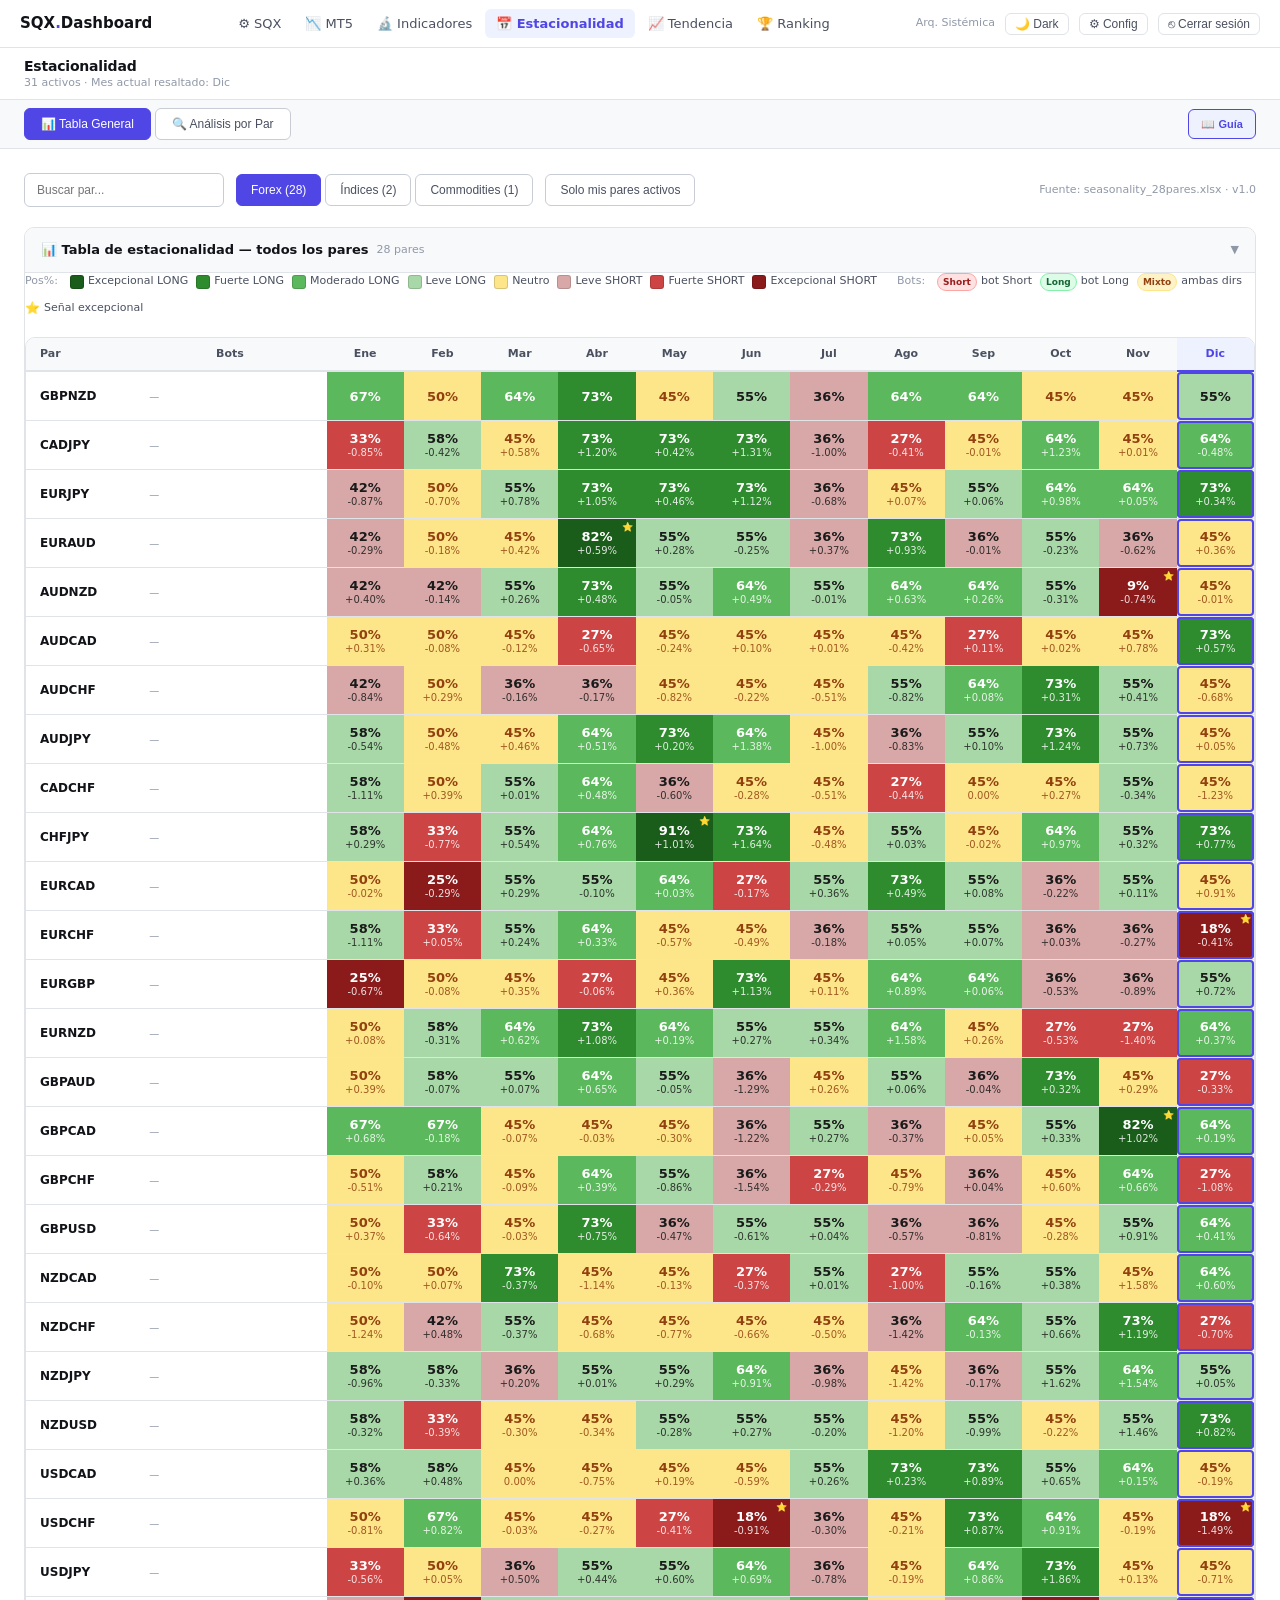
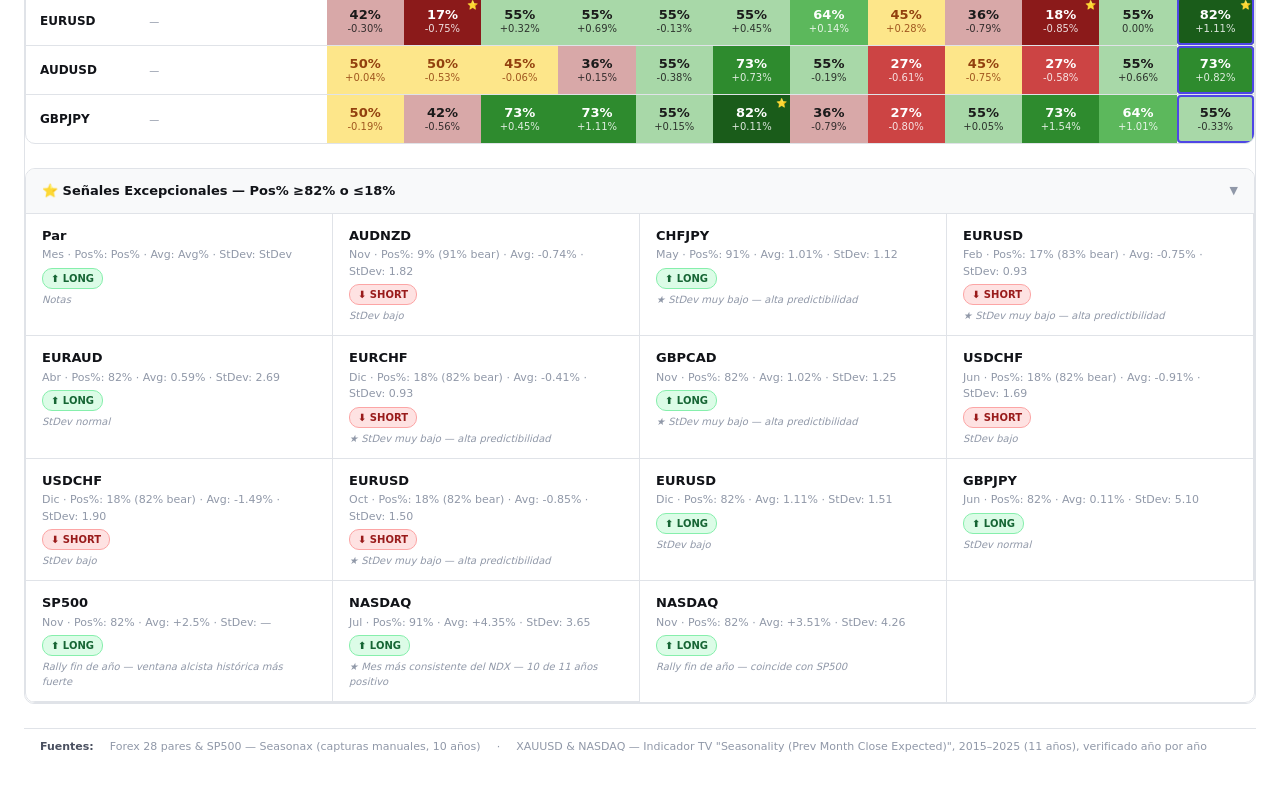
==== estacionalidad.html @ a2719464 "estacionalidad: mueve botón Guía al toolbar principal siempre visible" ====
<!DOCTYPE html>
<html lang="es">
<head>
<meta charset="UTF-8">
<meta name="viewport" content="width=device-width, initial-scale=1.0">
<title>Estacionalidad — SQX Dashboard</title>
<script src="supabase.js"></script>
<script src="sidebar.js"></script>
<script src="config.js"></script>
<style>
  :root {
    --bg:#ffffff;--bg2:#f8f9fa;--bg3:#f1f3f5;--border:#e0e3e8;--border2:#c8cdd5;
    --text:#111318;--text2:#4a5060;--text3:#9098a8;
    --green:#1a7f4b;--green-bg:#eaf7f0;--green-border:#b2dfc8;
    --red:#b91c1c;--red-bg:#fef2f2;--red-border:#fcc;
    --accent:#4f46e5;--accent-light:#eef2ff;
    --radius:6px;--radius-lg:10px;
  }
  * { box-sizing:border-box; margin:0; padding:0; }
  body { background:var(--bg); color:var(--text); font-family:'Segoe UI',system-ui,-apple-system,sans-serif; font-size:13px; line-height:1.5; min-height:100vh; }

  /* ── SIDEBAR ── */
  .sidebar{width:fit-content;height:100vh;background:var(--bg);border-right:1px solid var(--border);position:fixed;left:0;top:0;display:flex;flex-direction:column;z-index:200;overflow:hidden}
  .sidebar-logo{padding:1.25rem 1.25rem 1rem;border-bottom:1px solid var(--border);display:flex;align-items:flex-start;justify-content:space-between}
  .sidebar-logo-text{flex:1;min-width:0}
  .sidebar-toggle{flex-shrink:0;width:26px;height:26px;padding:0;border-radius:6px;border:1px solid var(--border);background:var(--bg2);color:var(--text3);font-size:10px;cursor:pointer;display:flex;align-items:center;justify-content:center;transition:all 0.12s;margin-left:8px;margin-top:2px;font-family:inherit}
  .sidebar-toggle:hover{background:var(--bg3);color:var(--text)}
  .nav-section-lbl{font-size:10px;font-weight:700;color:var(--text3);text-transform:uppercase;letter-spacing:1px;padding:1rem 1rem 0.4rem;display:block;white-space:nowrap}
  .nav-item{display:flex;align-items:center;gap:9px;padding:8px 12px;margin:1px 8px;border-radius:6px;font-size:13px;color:var(--text2);cursor:pointer;border:none;background:transparent;width:calc(100% - 16px);text-align:left;text-decoration:none;transition:all 0.12s;font-family:inherit;font-weight:500;white-space:nowrap}
  .nav-item:hover{background:var(--bg3);color:var(--text)}
  .nav-item.active{background:var(--accent-light);color:var(--accent);font-weight:600}
  .sidebar-footer{padding:1rem;border-top:1px solid var(--border);margin-top:auto}
  .sidebar.collapsed .nl{display:none}
  .sidebar.collapsed .nav-section-lbl{opacity:0;height:0;padding:0;overflow:hidden}
  .sidebar.collapsed .sidebar-logo-text{display:none}
  .sidebar.collapsed .sidebar-logo{justify-content:center;padding:1rem 0;min-width:52px}
  .sidebar.collapsed .sidebar-footer{display:none}
  .sidebar.collapsed .nav-item{justify-content:center;padding:8px 0;margin:1px 4px;width:calc(100% - 8px)}
  .topbar,.page-wrap{transition:margin-left 0.25s ease}
  /* TOPBAR */
  .topbar { background:var(--bg); border-bottom:1px solid var(--border); padding:0 1.5rem; height:52px; display:flex; align-items:center; justify-content:space-between; position:sticky; top:0; z-index:100; }
  .topbar-title{display:flex;flex-direction:column;justify-content:center;gap:1px}
  .topbar-page-name{font-size:14px;font-weight:700;color:var(--text);line-height:1.2;letter-spacing:-0.2px}
  .topbar-page-sub{font-size:11px;color:var(--text3);line-height:1.2}
  .logo { font-size:16px; font-weight:700; letter-spacing:-0.3px; color:var(--text); }
  .logo span { color:var(--accent); }
  .module-tag { font-size:11px; background:var(--accent-light); color:var(--accent); padding:3px 10px; border-radius:20px; border:1px solid #c7d2fe; font-weight:600; margin-left:10px; }
  .topbar-right { display:flex; gap:8px; align-items:center; }
  .t-btn { height:32px; padding:0 14px; border-radius:var(--radius); font-size:12px; font-weight:500; cursor:pointer; border:1px solid var(--border2); background:var(--bg); color:var(--text2); transition:all 0.12s; text-decoration:none; display:flex; align-items:center; }
  .t-btn:hover { background:var(--bg2); }
  .t-btn.active { background:var(--accent); color:#fff; border-color:var(--accent); }

  /* LAYOUT */
  .page-wrap { padding:24px 24px; }

  /* HEADER SECTION */
  .page-header { display:flex; align-items:center; justify-content:space-between; margin-bottom:20px; flex-wrap:wrap; gap:12px; }
  .page-title { font-size:20px; font-weight:700; }
  .page-subtitle { font-size:12px; color:var(--text3); margin-top:2px; }

  /* CONTROLS */
  .controls-row { display:flex; align-items:center; gap:12px; flex-wrap:wrap; margin-bottom:20px; }
  .search-box { height:34px; padding:0 12px; border:1px solid var(--border2); border-radius:var(--radius); font-size:12px; width:200px; outline:none; }
  .search-box:focus { border-color:var(--accent); }
  .asset-tabs { display:flex; gap:4px; }
  .asset-tab { height:32px; padding:0 14px; border-radius:var(--radius); font-size:12px; font-weight:500; cursor:pointer; border:1px solid var(--border2); background:var(--bg); color:var(--text2); transition:all 0.12s; }
  .asset-tab.active { background:var(--accent); color:#fff; border-color:var(--accent); }
  .asset-tab:hover:not(.active) { background:var(--bg2); }
  .filter-bots-btn { height:32px; padding:0 14px; border-radius:var(--radius); font-size:12px; font-weight:500; cursor:pointer; border:1px solid var(--border2); background:var(--bg); color:var(--text2); transition:all 0.12s; }
  .filter-bots-btn.active { background:#0f766e; color:#fff; border-color:#0f766e; }
  .filter-bots-btn:hover:not(.active) { background:var(--bg2); }
  .meta-info { font-size:11px; color:var(--text3); margin-left:auto; }

  /* LEGEND */
  .legend { display:flex; gap:8px; flex-wrap:wrap; margin-bottom:20px; align-items:center; }
  .legend-label { font-size:11px; color:var(--text3); font-weight:500; margin-right:4px; }
  .legend-item { display:flex; align-items:center; gap:4px; font-size:11px; }
  .legend-swatch { width:14px; height:14px; border-radius:3px; flex-shrink:0; }

  /* TABLE */
  .table-wrap { overflow-x:auto; border:1px solid var(--border); border-radius:var(--radius-lg); }
  table { width:100%; border-collapse:collapse; min-width:900px; }
  thead th { position:sticky; top:0; background:var(--bg2); z-index:10; }

  th { padding:8px 10px; text-align:center; font-size:11px; font-weight:600; color:var(--text2); border-bottom:2px solid var(--border); white-space:nowrap; }
  th.col-pair { text-align:left; min-width:100px; padding-left:14px; }
  th.col-bots { min-width:180px; }
  th.col-month { min-width:72px; }
  th.col-month.current-month { background:#eef2ff; color:var(--accent); border-bottom:2px solid var(--accent); }

  td { padding:0; border-bottom:1px solid var(--border); vertical-align:middle; }
  td.col-pair { padding:0 10px 0 14px; font-weight:600; font-size:12px; white-space:nowrap; height:48px; }
  td.col-bots { text-align:left; padding:4px 8px; }
  td.col-month { text-align:center; vertical-align:middle; }

  .cell-inner { padding:5px 4px; display:flex; flex-direction:column; align-items:center; justify-content:center; min-height:48px; position:relative; }
  .cell-pos { font-size:13px; font-weight:700; line-height:1; }
  .cell-avg { font-size:10px; line-height:1; margin-top:3px; opacity:0.85; }
  .cell-star { position:absolute; top:2px; right:3px; font-size:9px; }

  tr:hover td { filter:brightness(0.94); }
  tr:last-child td { border-bottom:none; }

  /* BOT INDICATORS */
  .bot-dir { font-size:9px; padding:1px 5px; border-radius:10px; font-weight:700; white-space:nowrap; line-height:1.6; flex-shrink:0; }
  .bot-dir.short { background:#fee2e2; color:#991b1b; border:1px solid #fca5a5; }
  .bot-dir.long  { background:#dcfce7; color:#166534; border:1px solid #86efac; }
  .bot-dir.mixed { background:#fef3c7; color:#92400e; border:1px solid #fde68a; }
  /* Compact summary row */
  .bot-summary { display:flex; align-items:center; gap:5px; cursor:pointer; padding:5px 8px; border-radius:var(--radius); flex-wrap:wrap; }
  .bot-summary:hover { background:var(--bg2); }
  .bot-expand-chev { font-size:10px; color:var(--text3); margin-left:auto; flex-shrink:0; transition:transform 0.15s; }
  .bot-expand-chev.open { transform:rotate(180deg); }
  /* Expanded list */
  .bot-list-detail { display:none; flex-direction:column; gap:3px; padding:4px 8px 8px; border-top:1px solid var(--border); margin-top:2px; }
  .bot-list-detail.open { display:flex; }
  .bot-row { display:flex; align-items:center; gap:5px; cursor:pointer; width:100%; padding:2px 0; }
  .bot-row:hover .bot-name { text-decoration:underline; }
  .bot-name { font-size:10px; color:var(--text2); white-space:nowrap; overflow:hidden; text-overflow:ellipsis; max-width:120px; }
  .bot-tf   { font-size:9px; color:var(--text3); flex-shrink:0; }
  tr.has-bots td.col-pair { border-left:3px solid var(--accent); }

  /* ALIGNMENT INDICATORS */
  .align-icon { font-size:14px; }

  /* EMPTY ASSET CLASS */
  .empty-section { padding:40px; text-align:center; color:var(--text3); }
  .empty-section h3 { font-size:16px; margin-bottom:8px; color:var(--text2); }
  .empty-section p { font-size:13px; }

  /* EXCEPTIONAL PANEL */
  .exceptional-panel { margin-top:24px; border:1px solid var(--border); border-radius:var(--radius-lg); overflow:hidden; }
  .exceptional-header { padding:12px 16px; background:var(--bg2); border-bottom:1px solid var(--border); font-weight:600; font-size:13px; display:flex; align-items:center; gap:8px; cursor:pointer; user-select:none; }
  .exceptional-header:hover { background:var(--bg3); }
  .exc-chevron { margin-left:auto; font-size:11px; color:var(--text3); transition:transform 0.2s; }
  .exceptional-panel.collapsed .exc-chevron { transform:rotate(-90deg); }
  .exceptional-panel.collapsed .exceptional-grid { display:none; }
  .exceptional-panel.collapsed .exceptional-header { border-bottom:none; }
  .exceptional-grid { display:grid; grid-template-columns:repeat(auto-fill,minmax(260px,1fr)); gap:0; }
  .exc-item { padding:12px 16px; border-bottom:1px solid var(--border); border-right:1px solid var(--border); }
  .exc-item:last-child { border-bottom:none; }
  .exc-pair { font-weight:700; font-size:13px; }
  .exc-meta { font-size:11px; color:var(--text3); margin-top:2px; }
  .exc-badge { display:inline-block; padding:2px 8px; border-radius:10px; font-size:10px; font-weight:700; margin-top:4px; }
  .exc-badge.long  { background:#dcfce7; color:#166534; border:1px solid #86efac; }
  .exc-badge.short { background:#fee2e2; color:#991b1b; border:1px solid #fca5a5; }
  .exc-notes { font-size:10px; color:var(--text3); margin-top:3px; font-style:italic; }

  /* MONTH HIGHLIGHT */
  td.col-month.current-month .cell-inner { box-shadow:inset 0 0 0 2px var(--accent); border-radius:4px; }

  /* RESPONSIVE */
  @media(max-width:768px) { .page-wrap { padding:16px; } .controls-row { gap:8px; } }

  /* NO BOTS FOUND */
  .no-data { padding:48px; text-align:center; color:var(--text3); font-size:13px; }
  /* SEASON PANEL */
  .season-panel { border:1px solid var(--border); border-radius:var(--radius-lg); overflow:hidden; margin-bottom:20px; }
  .season-header { padding:12px 16px; background:var(--bg2); border-bottom:1px solid var(--border); font-weight:600; font-size:13px; display:flex; align-items:center; gap:8px; cursor:pointer; user-select:none; }
  .season-header:hover { background:var(--bg3); }
  .season-chevron { margin-left:auto; font-size:11px; color:var(--text3); transition:transform 0.2s; }
  .season-panel.collapsed .season-chevron { transform:rotate(-90deg); }
  .season-panel.collapsed .season-body { display:none; }
  .season-panel.collapsed .season-header { border-bottom:none; }
  #season-pair-count { font-size:11px; font-weight:400; color:var(--text3); }
  /* GUIDE PANELS */
  .guide-panel { margin-top:16px; border:1px solid var(--border); border-radius:var(--radius-lg); overflow:hidden; }
  .guide-header { padding:12px 16px; background:var(--bg2); border-bottom:1px solid var(--border); font-weight:600; font-size:13px; display:flex; align-items:center; gap:8px; cursor:pointer; user-select:none; }
  .guide-header:hover { background:var(--bg3); }
  .guide-chevron { margin-left:auto; font-size:11px; color:var(--text3); transition:transform 0.2s; }
  .guide-panel.collapsed .guide-chevron { transform:rotate(-90deg); }
  .guide-panel.collapsed .guide-body { display:none; }
  .guide-panel.collapsed .guide-header { border-bottom:none; }
  .guide-body { padding:14px 16px; }
  .guide-table { width:100%; border-collapse:collapse; font-size:12px; }
  .guide-table th { text-align:left; padding:6px 10px; font-size:11px; font-weight:600; color:var(--text2); border-bottom:2px solid var(--border); }
  .guide-table td { padding:7px 10px; border-bottom:1px solid var(--border); vertical-align:middle; }
  .guide-table tr:last-child td { border-bottom:none; }
  .guide-grid { display:grid; grid-template-columns:1fr 1fr; gap:8px; }
  .guide-item { display:flex; align-items:flex-start; gap:8px; padding:10px; border-radius:var(--radius); border:1px solid var(--border); }
  .guide-badges { display:flex; gap:3px; flex-direction:column; flex-shrink:0; }
  .guide-badge { display:inline-block; padding:2px 7px; border-radius:10px; font-size:10px; font-weight:600; white-space:nowrap; }
  .guide-badge.long { background:#dcfce7; color:#166534; border:1px solid #86efac; }
  .guide-badge.short { background:#fee2e2; color:#991b1b; border:1px solid #fca5a5; }
  .guide-item-title { font-size:11px; font-weight:600; color:var(--text); margin-bottom:2px; }
  .guide-item-desc { font-size:11px; color:var(--text2); line-height:1.4; }
  .guide-cols { display:grid; grid-template-columns:1fr 1.6fr; gap:0; }
  .guide-cols > div:first-child { padding:0 20px 0 0; border-right:1px solid var(--border); }
  .guide-cols > div:last-child { padding:0 0 0 20px; }
  .guide-col-title { font-size:11px; font-weight:600; color:var(--text2); margin-bottom:10px; }
  .guide-item-example { font-size:10px; font-style:italic; margin-top:3px; }
  @media (max-width:700px) { .guide-cols { grid-template-columns:1fr; } .guide-cols > div:first-child { border-right:none; border-bottom:1px solid var(--border); padding:0 0 16px; } .guide-cols > div:last-child { padding:16px 0 0; } }

  /* INNER TABS */
  .inner-tabs { display:flex; gap:4px; padding:8px 24px; border-bottom:1px solid var(--border); background:var(--bg2); }
  .inner-tab { height:32px; padding:0 16px; border-radius:var(--radius); font-size:12px; font-weight:500; cursor:pointer; border:1px solid var(--border2); background:var(--bg); color:var(--text2); transition:all 0.12s; }
  .inner-tab.active { background:var(--accent); color:#fff; border-color:var(--accent); }
  .inner-tab:hover:not(.active) { background:var(--bg3); }
  /* PAR×PAR */
  .par-selector-row { display:flex; align-items:center; gap:10px; padding:10px 0 8px; }
  .par-label { font-size:12px; font-weight:600; color:var(--text2); }
  #par-select { height:34px; padding:0 10px; border:1px solid var(--border2); border-radius:var(--radius); font-size:12px; font-weight:600; color:var(--text); background:var(--bg); cursor:pointer; }
  .par-bloque { border:1px solid var(--border); border-radius:var(--radius-lg); padding:10px 16px 14px; margin-bottom:12px; overflow-x:auto; }
  .par-bloque-title { font-size:11px; font-weight:700; color:var(--text2); margin-bottom:12px; text-transform:uppercase; letter-spacing:0.5px; }
  .exc-card { display:inline-flex; align-items:center; gap:8px; padding:8px 14px; border:1px solid var(--border); border-radius:var(--radius); background:var(--bg2); font-size:11px; }
  .exc-trans { font-weight:700; color:var(--text); }
  .exc-val { color:var(--text2); }
  .exc-cat { font-size:11px; color:var(--text3); }
  #svg-tooltip { position:fixed; background:#1e293b; color:#f8fafc; padding:6px 10px; border-radius:6px; font-size:11px; pointer-events:none; display:none; z-index:999; line-height:1.6; white-space:nowrap; }
  /* SUB-TABS PAR×PAR */
  .sub-tabs { display:flex; gap:4px; margin:16px 0 12px; flex-wrap:wrap; }
  .sub-tab { height:30px; padding:0 14px; border-radius:var(--radius); font-size:12px; font-weight:500; cursor:pointer; border:1px solid var(--border2); background:var(--bg); color:var(--text2); transition:all 0.12s; }
  .sub-tab.active { background:var(--accent); color:#fff; border-color:var(--accent); }
  .sub-tab:hover:not(.active) { background:var(--bg3); }
  .par-panel { }
  /* LIVE PANELS — paneles B-E */
  .live-tbl { width:100%; border-collapse:collapse; font-size:12px; }
  .live-tbl th { padding:7px 10px; background:var(--bg2); font-size:11px; font-weight:600; color:var(--text2); border-bottom:2px solid var(--border); white-space:nowrap; position:sticky; top:0; z-index:1; }
  .live-tbl td { padding:6px 10px; border-bottom:1px solid var(--border); vertical-align:middle; }
  .live-tbl tr:last-child td { border-bottom:none; }
  .badge { display:inline-block; padding:1px 6px; border-radius:10px; font-size:10px; font-weight:700; white-space:nowrap; }
  .badge.long  { background:#dcfce7; color:#166534; border:1px solid #86efac; }
  .badge.short { background:#fee2e2; color:#991b1b; border:1px solid #fca5a5; }
  .badge.mixed { background:#fef3c7; color:#92400e; border:1px solid #fde68a; }
  .badge.yes { background:#dcfce7; color:#166534; }
  .badge.no  { background:#fee2e2; color:#991b1b; }
  .badge.mix { background:var(--bg3); color:var(--text3); }
  .pos { color:var(--green); font-weight:600; }
  .neg { color:var(--red); font-weight:600; }
  .ca-win  { background:#dcfce7; }
  .ca-lose { background:#fee2e2; }
  .cc-win  { background:#f0fdf4; }
  .cc-lose { background:#fff1f2; }
  .score-grid  { display:flex; flex-direction:column; gap:0; }
  .score-row   { display:flex; align-items:center; gap:12px; padding:8px 0; border-bottom:1px solid var(--border); }
  .score-row:last-child { border-bottom:none; }
  .score-name  { min-width:180px; font-size:12px; font-weight:600; color:var(--text); }
  .score-bar-wrap { flex:1; }
  .score-bar   { height:18px; border-radius:3px; min-width:4px; display:flex; align-items:center; padding:0 6px; font-size:10px; font-weight:700; color:#fff; }
  .score-bar.pos { background:var(--green); }
  .score-bar.neg { background:var(--red); }
  .score-detail { font-size:10px; color:var(--text3); margin-top:3px; }
  .score-val   { min-width:80px; text-align:right; font-size:12px; font-weight:700; }
  .legend-row  { display:flex; gap:16px; flex-wrap:wrap; padding:10px 16px; border-top:1px solid var(--border); font-size:11px; color:var(--text2); align-items:center; }
  .lbox        { width:12px; height:12px; border-radius:2px; flex-shrink:0; }
</style>
</head>
<body>

<!-- TOPBAR -->
<div class="topbar">
  <div class="topbar-title">
    <div class="topbar-page-name">Estacionalidad</div>
    <div class="topbar-page-sub" id="subtitle-meta">Análisis estacional por par y activo <span style="font-size:11px;color:var(--text3)">· Datos al 11 jun 2026 · Junio en curso (día 11)</span></div>
  </div>
  <div class="topbar-right">
    <span style="font-size:11px;color:var(--text3)" id="season-info"></span>
  </div>
</div>

<div class="inner-tabs" style="align-items:center">
  <button class="inner-tab active" onclick="switchInnerTab('general')">📊 Tabla General</button>
  <button class="inner-tab" onclick="switchInnerTab('parxpar')">🔍 Análisis por Par</button>
  <div id="par-select-wrapper" style="display:none;align-items:center;gap:6px;margin-left:8px">
    <label class="par-label" style="font-size:11px;font-weight:600;color:var(--text2)">SYMBOL:</label>
    <select id="par-select" onchange="loadPar(this.value)" style="height:30px;padding:0 8px;border:1px solid var(--border2);border-radius:var(--radius);font-size:12px;font-weight:600;color:var(--text);background:var(--bg);cursor:pointer"></select>
  </div>
  <button onclick="openGuia()" style="margin-left:auto;border:1px solid var(--accent);color:var(--accent);background:var(--accent-light);height:30px;font-size:11px;border-radius:6px;padding:0 12px;cursor:pointer;font-weight:600;white-space:nowrap">📖 Guía</button>
</div>

<!-- PAGE -->
<div class="page-wrap">
<div id="tab-general">

  <!-- CONTROLS -->
  <div class="controls-row">
    <input type="text" class="search-box" id="search-input" placeholder="Buscar par..." oninput="applyFilters()">
    <div class="asset-tabs">
      <button class="asset-tab active" id="tab-forex" onclick="switchTab('forex')">Forex <span id="cnt-forex"></span></button>
      <button class="asset-tab" id="tab-indices" onclick="switchTab('indices')">Índices <span id="cnt-indices"></span></button>
      <button class="asset-tab" id="tab-commodities" onclick="switchTab('commodities')">Commodities <span id="cnt-commodities"></span></button>
    </div>
    <button class="filter-bots-btn" id="btn-filter-bots" onclick="toggleBotsFilter()">Solo mis pares activos</button>
    <div class="meta-info" id="meta-info"></div>
  </div>

  <!-- SEASON PANEL -->
  <div class="season-panel" id="season-panel">
    <div class="season-header" onclick="toggleSeasonPanel()">
      📊 Tabla de estacionalidad — todos los pares
      <span id="season-pair-count"></span>
      <span class="season-chevron" id="season-chevron">▼</span>
    </div>
    <div class="season-body" id="season-body">
      <!-- LEGEND -->
      <div class="legend" id="legend-container"></div>

      <!-- TABLE -->
      <div class="table-wrap" id="table-container">
        <div class="no-data">Cargando datos de estacionalidad...</div>
      </div>

      <!-- EXCEPTIONAL PANEL -->
      <div class="exceptional-panel" id="exceptional-panel" style="display:none">
        <div class="exceptional-header" onclick="toggleExceptional()">
          ⭐ Señales Excepcionales — Pos% ≥82% o ≤18%
          <span class="exc-chevron" id="exc-chevron">▼</span>
        </div>
        <div class="exceptional-grid" id="exceptional-grid"></div>
      </div>
    </div>
  </div>

  <!-- GUIA MODAL -->
  <div id="guia-modal" style="display:none;position:fixed;inset:0;z-index:1000;background:rgba(0,0,0,0.45);align-items:center;justify-content:center" onclick="if(event.target===this)closeGuia()">
    <div style="background:var(--bg);border-radius:12px;max-width:900px;width:94%;max-height:85vh;overflow-y:auto;padding:28px;position:relative">
      <button onclick="closeGuia()" style="position:absolute;top:12px;right:14px;background:none;border:none;font-size:20px;cursor:pointer;color:var(--text2);line-height:1" title="Cerrar">×</button>
      <div style="font-weight:700;font-size:15px;margin-bottom:18px;color:var(--text)">📖 Guía de lectura — High/Close &gt; prev · Pos% y Avg%</div>
      <div class="guide-cols">
        <!-- Columna izquierda: tabla High/Close -->
        <div>
          <div class="guide-col-title">¿El mes superó al anterior?</div>
          <table class="guide-table">
            <thead>
              <tr>
                <th>Situación</th>
                <th>High &gt; prev</th>
                <th>Close &gt; prev</th>
                <th>Qué significa</th>
              </tr>
            </thead>
            <tbody>
              <tr>
                <td>✅ ✅</td>
                <td>Sí</td>
                <td>Sí</td>
                <td>Mes alcista claro — subió y sostuvo</td>
              </tr>
              <tr>
                <td>✅ ❌</td>
                <td>Sí</td>
                <td>No</td>
                <td>Subió pero no lo sostuvo — mecha larga, rechazo</td>
              </tr>
              <tr>
                <td>❌ ✅</td>
                <td>No</td>
                <td>Sí</td>
                <td>No hizo nuevos máximos pero cerró fuerte desde abajo</td>
              </tr>
              <tr>
                <td>❌ ❌</td>
                <td>No</td>
                <td>No</td>
                <td>Mes bajista completo</td>
              </tr>
            </tbody>
          </table>
          <p style="font-size:11px;color:var(--text3);font-style:italic;margin:10px 0 0">El Close &gt; prev es la señal más valiosa: mide si el mercado sostuvo el movimiento hasta el último día del mes.</p>
        </div>
        <!-- Columna derecha: grid Pos%/Avg% -->
        <div>
          <div class="guide-col-title">¿Cómo leer Pos% y Avg% juntos?</div>
          <div class="guide-grid">
            <div class="guide-item">
              <div class="guide-badges">
                <span class="guide-badge long">Pos% alto</span>
                <span class="guide-badge long">Avg% alto</span>
              </div>
              <div>
                <div class="guide-item-title">Señal limpia y potente</div>
                <div class="guide-item-desc">Gana seguido y cuando gana, gana bien.</div>
                <div class="guide-item-example" style="color:#166534">▲ Long: Nov→Dic EURUSD: 82% · Avg +1.8%</div>
                <div class="guide-item-example" style="color:#991b1b">▼ Short: Jul→Ago GBPJPY: 27% · Avg -0.80%</div>
              </div>
            </div>
            <div class="guide-item">
              <div class="guide-badges">
                <span class="guide-badge long">Pos% alto</span>
                <span class="guide-badge short">Avg% bajo</span>
              </div>
              <div>
                <div class="guide-item-title">Gana seguido pero poco</div>
                <div class="guide-item-desc">Cuidado con outlier bajista que aplasta el promedio.</div>
                <div class="guide-item-example" style="color:#166534">▲ Long: Jun GBPJPY: 82% · Avg +0.11% (StDev 5.10)</div>
                <div class="guide-item-example" style="color:#991b1b">▼ Short: Ago GBPJPY: 27% · Avg -0.80% (StDev alto)</div>
              </div>
            </div>
            <div class="guide-item">
              <div class="guide-badges">
                <span class="guide-badge short">Pos% bajo</span>
                <span class="guide-badge long">Avg% alto</span>
              </div>
              <div>
                <div class="guide-item-title">Raramente gana pero pega fuerte</div>
                <div class="guide-item-desc">Alta dispersión, movimiento grande cuando acierta.</div>
                <div class="guide-item-example" style="color:#166534">▲ Long: Oct EURUSD: 18% → Avg -1.5% cuando falla, +2.3% cuando acierta</div>
                <div class="guide-item-example" style="color:#991b1b">▼ Short: Sep→Oct EURUSD: 18% · en 9 de 11 años octubre bajó</div>
              </div>
            </div>
            <div class="guide-item">
              <div class="guide-badges">
                <span class="guide-badge short">Pos% bajo</span>
                <span class="guide-badge short">Avg% bajo</span>
              </div>
              <div>
                <div class="guide-item-title">Evitar</div>
                <div class="guide-item-desc">Baja frecuencia y retorno promedio negativo. Sin ventaja histórica.</div>
                <div class="guide-item-example" style="color:#166534">▲ Long: Feb EURUSD: 17% · Avg -0.56%</div>
                <div class="guide-item-example" style="color:#991b1b">▼ Short: Ene GBPJPY: 50% · Avg -0.19% — sin ventaja direccional</div>
              </div>
            </div>
          </div>
        </div>
      </div>
      <div style="text-align:right;margin-top:20px">
        <button onclick="closeGuia()" style="background:var(--accent);color:#fff;height:34px;padding:0 20px;border:none;border-radius:6px;font-size:13px;font-weight:600;cursor:pointer">OK</button>
      </div>
    </div>
  </div>

  <!-- FOOTER FUENTES -->
  <div style="margin-top:24px;padding:10px 16px;border-top:1px solid var(--border);display:flex;flex-wrap:wrap;gap:16px;font-size:11px;color:var(--text3);">
    <span><strong style="color:var(--text2)">Fuentes:</strong></span>
    <span>Forex 28 pares &amp; SP500 — Seasonax (capturas manuales, 10 años)</span>
    <span>·</span>
    <span>XAUUSD &amp; NASDAQ — Indicador TV "Seasonality (Prev Month Close Expected)", 2015–2025 (11 años), verificado año por año</span>
  </div>

</div><!-- end tab-general -->

<div id="tab-parxpar" style="display:none">
  <div id="parxpar-content">
    <div id="bloque-mapa" class="par-bloque">
      <div class="par-bloque-title">📅 Mapa de calor mensual</div>
      <svg id="svg-mapa" viewBox="0 0 900 55" style="width:100%;height:auto;display:block"></svg>
    </div>
    <div class="sub-tabs" id="par-sub-tabs">
      <button class="sub-tab active" onclick="switchParTab('transiciones')">📊 Transiciones</button>
      <button class="sub-tab" onclick="switchParTab('live-pnl')">💰 Live P&L</button>
      <button class="sub-tab" onclick="switchParTab('equity')">📈 Equity</button>
      <button class="sub-tab" onclick="switchParTab('alineacion')">🎯 Alineación</button>
      <button class="sub-tab" onclick="switchParTab('trades')">📋 Trades</button>
    </div>
    <div id="par-panel-transiciones" class="par-panel">
      <div id="bloque-barras" class="par-bloque">
        <div class="par-bloque-title">📈 H% vs C% por transición</div>
        <svg id="svg-barras" viewBox="0 0 900 130" style="width:100%;height:auto;display:block"></svg>
      </div>
      <div id="bloque-equity" class="par-bloque">
        <div class="par-bloque-title">💹 Equity acumulada (avg mensual %)</div>
        <svg id="svg-equity" viewBox="0 0 900 200" style="width:100%;height:auto;display:block"></svg>
      </div>
      <div id="bloque-grilla" class="par-bloque">
        <div class="par-bloque-title">🗓 Grilla año × transición (Close &gt; prev)</div>
        <div id="grilla-container" style="overflow-x:auto"></div>
      </div>
      <div id="bloque-excepcionales" class="par-bloque">
        <div class="par-bloque-title">⭐ Señales excepcionales</div>
        <div id="exc-cards-container" style="display:flex;flex-wrap:wrap;gap:8px"></div>
      </div>
    </div>
    <div id="par-panel-live-pnl" class="par-panel" style="display:none">
      <div class="no-data">Seleccioná esta pestaña para cargar datos live</div>
    </div>
    <div id="par-panel-equity" class="par-panel" style="display:none">
      <div class="no-data">Seleccioná esta pestaña para cargar datos live</div>
    </div>
    <div id="par-panel-alineacion" class="par-panel" style="display:none">
      <div class="no-data">Seleccioná esta pestaña para cargar datos live</div>
    </div>
    <div id="par-panel-trades" class="par-panel" style="display:none">
      <div class="no-data">Seleccioná esta pestaña para cargar datos live</div>
    </div>
  </div>
</div>

</div><!-- end page-wrap -->

<div id="svg-tooltip"></div>

<script>
// ── CONFIG ──
const SEASONALITY_URL = 'seasonality_data.json';
const DASHBOARD_URL   = 'db_data.json';
const MONTHS_ES = ['Ene','Feb','Mar','Abr','May','Jun','Jul','Ago','Sep','Oct','Nov','Dic'];
const MONTHS_IDX = new Date().getMonth(); // 0-based, auto-detect current month

// ── STATE ──
let seasonData   = null;
let activeBots   = {};    // { 'AUDUSD': ['short','long'], 'GBPJPY': ['short'] }
let botMeta      = {};    // { 'AUDUSD': [{name, magic, tf, dir}] }
let currentTab   = 'forex';
let filterBots   = false;

// ── INIT ──
async function init() {
  await Promise.all([loadSeasonality(), loadDashboard()]);
  buildLegend();
  renderTable();
  renderExceptional();
  startAutoRefresh();
  initParXPar();
}

async function loadSeasonality() {
  try {
    const r = await fetch(SEASONALITY_URL + '?t=' + Date.now());
    seasonData = await r.json();
    const meta = seasonData.metadata || {};
    document.getElementById('meta-info').textContent =
      'Fuente: ' + (meta.source || '—') + ' · v' + (meta.version || '1');
  } catch(e) {
    console.error('Error cargando estacionalidad:', e);
  }
}

function _getDir(pseudo) {
  if (!pseudo) return '';
  const lf = /LongEntrySignal\s*=\s*false\s*;/i.test(pseudo);
  const sf = /ShortEntrySignal\s*=\s*false\s*;/i.test(pseudo);
  if (!lf && sf)  return 'Long';
  if (lf  && !sf) return 'Short';
  if (!lf && !sf) return 'Both';
  return '';
}

async function loadDashboard() {
  activeBots = {};
  botMeta    = {};
  let db = null;

  // 1. Intentar Supabase si hay sesión activa
  if (typeof sb !== 'undefined' && sb.isAuthenticated()) {
    try {
      db = await sb.getBots();
    } catch(e) {
      console.warn('Estacionalidad: error al cargar bots de Supabase:', e);
    }
  }

  // 2. Fallback: archivo estático bot_meta.json
  if (!db) {
    try {
      const r = await fetch('bot_meta.json?t=' + Date.now());
      db = await r.json();
    } catch(e) {
      console.warn('bot_meta.json no disponible, continuando sin bots');
      return;
    }
  }

  if (!Array.isArray(db)) return;

  const SYMBOL_MAP = {
    'USA500IDXUSD': 'SP500',
    'US500': 'SP500',
    'SPX500': 'SP500',
    'SP500': 'SP500',
    'NAS100': 'NASDAQ',
    'NASDAQ': 'NASDAQ',
    'US100': 'NASDAQ',
    'USTEC': 'NASDAQ',
    'XAUUSD': 'XAUUSD',
    'GOLD': 'XAUUSD',
  };

  db.forEach(bot => {
    if (!bot.symbol) return;
    const rawSym = bot.symbol.toUpperCase().replace(/\s/g,'');
    const sym = SYMBOL_MAP[rawSym] || rawSym.replace(/[^A-Z0-9]/g,'');

    // Leer dirección: campo 'direction' (legacy) → pseudocodigo (Supabase) → pseudocodigoData (fallback)
    let rawDir = bot.direction || _getDir(bot.pseudocodigo) || bot.pseudocodigoData?.parsed?.entradaTipo || '';
    let dir = null;
    if (/long/i.test(rawDir) && !/sell|short/i.test(rawDir)) dir = 'long';
    else if (/sell|short/i.test(rawDir) && !/long/i.test(rawDir)) dir = 'short';
    else if (/both|buy.*sell|sell.*buy/i.test(rawDir)) dir = 'mixed';

    if (!activeBots[sym]) activeBots[sym] = [];
    if (dir && !activeBots[sym].includes(dir)) activeBots[sym].push(dir);

    if (!botMeta[sym]) botMeta[sym] = [];
    botMeta[sym].push({ dir: dir || 'mixed', name: bot.name || sym, magic: bot.magic || '', tf: bot.tf || '' });
  });
}

// ── HELPERS ──
function getCategory(pos) {
  if (!seasonData) return null;
  return seasonData.categories.find(c => pos >= c.min && pos <= c.max) || null;
}

function getAlignment(pos, botDirs) {
  // Returns alignment score for each bot direction vs seasonal pos%
  const alignments = [];
  botDirs.forEach(dir => {
    if (dir === 'short') {
      if (pos <= 26)      alignments.push({ icon:'🟢🟢', label:'Excepcional' });
      else if (pos <= 35) alignments.push({ icon:'🟢',   label:'Alineado' });
      else if (pos <= 44) alignments.push({ icon:'🟡',   label:'Leve favor' });
      else if (pos <= 54) alignments.push({ icon:'⚪',   label:'Neutro' });
      else if (pos <= 63) alignments.push({ icon:'🟠',   label:'Leve contra' });
      else if (pos <= 81) alignments.push({ icon:'🔴',   label:'Contra' });
      else                alignments.push({ icon:'🔴🔴', label:'Muy contra' });
    } else if (dir === 'long') {
      if (pos >= 82)      alignments.push({ icon:'🟢🟢', label:'Excepcional' });
      else if (pos >= 73) alignments.push({ icon:'🟢',   label:'Alineado' });
      else if (pos >= 64) alignments.push({ icon:'🟡',   label:'Leve favor' });
      else if (pos >= 45) alignments.push({ icon:'⚪',   label:'Neutro' });
      else if (pos >= 36) alignments.push({ icon:'🟠',   label:'Leve contra' });
      else if (pos >= 27) alignments.push({ icon:'🔴',   label:'Contra' });
      else                alignments.push({ icon:'🔴🔴', label:'Muy contra' });
    } else {
      alignments.push({ icon:'⚪', label:'Mixto' });
    }
  });
  return alignments;
}

function isExceptional(pair, monthIdx) {
  if (!seasonData) return false;
  return seasonData.exceptional.some(e => {
    const mIdx = MONTHS_ES.indexOf(e.month);
    return e.pair === pair && mIdx === monthIdx;
  });
}

// ── LEGEND ──
function buildLegend() {
  if (!seasonData) return;
  const container = document.getElementById('legend-container');
  container.innerHTML = '<span class="legend-label">Pos%:</span>';
  seasonData.categories.forEach(c => {
    container.innerHTML += `
      <div class="legend-item">
        <div class="legend-swatch" style="background:${c.bg};border:1px solid rgba(0,0,0,0.15)"></div>
        <span style="color:var(--text2)">${c.label}</span>
      </div>`;
  });
  container.innerHTML += `
    <span class="legend-label" style="margin-left:12px">Bots:</span>
    <div class="legend-item"><span class="bot-dir short">Short</span><span style="color:var(--text2)">bot Short</span></div>
    <div class="legend-item"><span class="bot-dir long">Long</span><span style="color:var(--text2)">bot Long</span></div>
    <div class="legend-item"><span class="bot-dir mixed">Mixto</span><span style="color:var(--text2)">ambas dirs</span></div>
    <div class="legend-item"><span style="font-size:12px">⭐</span><span style="color:var(--text2)">Señal excepcional</span></div>`;
}

// ── RENDER TABLE ──
function renderTable() {
  if (!seasonData) return;

  const search     = (document.getElementById('search-input').value || '').toUpperCase().trim().replace(/[\s\/\-_]/g, '');
  const assetClass = seasonData[currentTab] || {};
  const pairs      = Object.keys(assetClass);

  // Update tab counts
  ['forex','indices','commodities'].forEach(t => {
    const el = document.getElementById('cnt-' + t);
    if (el) el.textContent = '(' + Object.keys(seasonData[t] || {}).length + ')';
  });

  // Update subtitle
  const currentMonthName = MONTHS_ES[MONTHS_IDX];
  const totalActivos = Object.keys(seasonData.forex || {}).length +
                       Object.keys(seasonData.indices || {}).length +
                       Object.keys(seasonData.commodities || {}).length;
  document.getElementById('subtitle-meta').textContent =
    `${totalActivos} activos · Mes actual resaltado: ${currentMonthName}`;

  if (pairs.length === 0) {
    document.getElementById('table-container').innerHTML =
      `<div class="empty-section">
        <h3>Sin datos para esta categoría</h3>
        <p>Los datos de estacionalidad para Índices y Commodities se agregarán cuando estén disponibles.</p>
      </div>`;
    return;
  }

  // Filter
  let filtered = pairs.filter(pair => {
    const matchSearch = !search || pair.includes(search);
    const hasBots     = !filterBots || activeBots[pair];
    return matchSearch && hasBots;
  });

  if (filtered.length === 0) {
    document.getElementById('table-container').innerHTML =
      '<div class="no-data">No hay pares que coincidan con los filtros aplicados.</div>';
    return;
  }

  // Build table
  let html = '<table><thead><tr>';
  html += '<th class="col-pair">Par</th>';
  html += '<th class="col-bots">Bots</th>';
  MONTHS_ES.forEach((m, i) => {
    const isCurrent = i === MONTHS_IDX;
    html += `<th class="col-month${isCurrent ? ' current-month' : ''}">${m}</th>`;
  });
  html += '</tr></thead><tbody>';

  filtered.forEach(pair => {
    const data  = assetClass[pair];
    const metas = botMeta[pair] || [];
    const hasBots = metas.length > 0;
    html += hasBots ? '<tr class="has-bots">' : '<tr>';

    // Pair name
    html += `<td class="col-pair">${pair}</td>`;

    // Bot indicators — compact summary + expandable list
    html += '<td class="col-bots">';
    if (metas.length === 0) {
      html += '<span style="color:var(--text3);font-size:10px;padding:5px 8px;display:block;">—</span>';
    } else {
      const cellId = 'bots-' + pair.replace(/[^A-Z0-9]/g,'');
      const longN  = metas.filter(m => m.dir === 'long').length;
      const shortN = metas.filter(m => m.dir === 'short').length;
      const mixN   = metas.filter(m => m.dir === 'mixed').length;
      let badges = '';
      if (longN)  badges += `<span class="bot-dir long">Long ×${longN}</span>`;
      if (shortN) badges += `<span class="bot-dir short">Short ×${shortN}</span>`;
      if (mixN)   badges += `<span class="bot-dir mixed">Mixto ×${mixN}</span>`;
      html += `<div class="bot-summary" onclick="toggleBotList('${cellId}')">
        ${badges}
        <span class="bot-expand-chev" id="chev-${cellId}">▾</span>
      </div>
      <div class="bot-list-detail" id="${cellId}">`;
      metas.forEach(m => {
        const dirLabel = m.dir === 'short' ? 'Short' : m.dir === 'long' ? 'Long' : 'Mixto';
        const shortName = (m.name || m.dir).replace(/^(SQX_|sqx_)/i,'');
        const url = m.magic ? `sqx.html?bot=${m.magic}` : (m.name ? `sqx.html?bot=${encodeURIComponent(m.name)}` : 'sqx.html');
        html += `<div class="bot-row" onclick="event.stopPropagation();window.open('${url}','_blank')">
          <span class="bot-dir ${m.dir}">${dirLabel}</span>
          <span class="bot-name">${shortName}</span>
          ${m.tf ? `<span class="bot-tf">${m.tf}</span>` : ''}
        </div>`;
      });
      html += '</div>';
    }
    html += '</td>';

    // Month cells
    MONTHS_ES.forEach((m, i) => {
      const pos = data.pos[i];
      const avg = data.avg[i];
      const cat = pos !== null ? getCategory(pos) : null;
      const isCurrent  = i === MONTHS_IDX;
      const isExc      = isExceptional(pair, i);

      const bg    = cat ? cat.bg   : '#1e1e1e';
      const color = cat ? cat.text : '#888';

      let avgStr = '';
      if (avg !== null && avg !== undefined) {
        avgStr = (avg > 0 ? '+' : '') + avg.toFixed(2) + '%';
      }

      html += `<td class="col-month${isCurrent ? ' current-month' : ''}">
        <div class="cell-inner" style="background:${bg};color:${color}">
          ${isExc ? '<span class="cell-star">⭐</span>' : ''}
          <span class="cell-pos">${pos !== null ? pos + '%' : '—'}</span>
          ${avgStr ? `<span class="cell-avg">${avgStr}</span>` : ''}
        </div>
      </td>`;
    });

    html += '</tr>';
  });

  html += '</tbody></table>';
  document.getElementById('table-container').innerHTML = html;
  const cnt = document.querySelectorAll('#table-container tbody tr').length;
  const el = document.getElementById('season-pair-count');
  if (el) el.textContent = cnt + ' pares';
}

// ── EXCEPTIONAL ──
function renderExceptional() {
  if (!seasonData || !seasonData.exceptional || seasonData.exceptional.length === 0) return;

  const panel = document.getElementById('exceptional-panel');
  const grid  = document.getElementById('exceptional-grid');
  panel.style.display = 'block';

  grid.innerHTML = seasonData.exceptional.map(e => {
    const isShort = e.dir.toLowerCase().includes('short');
    const badgeClass = isShort ? 'short' : 'long';
    const badgeLabel = isShort ? '⬇ SHORT' : '⬆ LONG';
    const bots = activeBots[e.pair] || [];
    const botHtml = bots.length > 0
      ? bots.map(d => `<span class="bot-dot ${d}" style="font-size:9px">${d === 'short' ? 'S' : 'L'}</span>`).join(' ')
      : '';
    return `<div class="exc-item">
      <div style="display:flex;align-items:center;gap:6px">
        <span class="exc-pair">${e.pair}</span>
        ${botHtml}
      </div>
      <div class="exc-meta">${e.month} · Pos%: ${e.pos} · Avg: ${e.avg} · StDev: ${e.stdev}</div>
      <span class="exc-badge ${badgeClass}">${badgeLabel}</span>
      ${e.notes ? `<div class="exc-notes">${e.notes}</div>` : ''}
    </div>`;
  }).join('');
}

// ── BOT LIST TOGGLE ──
function toggleBotList(id) {
  const list = document.getElementById(id);
  const chev = document.getElementById('chev-' + id);
  if (!list) return;
  const isOpen = list.classList.contains('open');
  list.classList.toggle('open', !isOpen);
  if (chev) chev.classList.toggle('open', !isOpen);
}

// ── EXCEPTIONAL TOGGLE ──
function toggleExceptional() {
  document.getElementById('exceptional-panel').classList.toggle('collapsed');
}


function toggleSeasonPanel() {
  document.getElementById('season-panel').classList.toggle('collapsed');
}

// ── FILTERS ──
function switchTab(tab) {
  currentTab = tab;
  ['forex','indices','commodities'].forEach(t => {
    document.getElementById('tab-' + t).classList.toggle('active', t === tab);
  });
  applyFilters();
}

function toggleBotsFilter() {
  filterBots = !filterBots;
  document.getElementById('btn-filter-bots').classList.toggle('active', filterBots);
  applyFilters();
}

function applyFilters() {
  renderTable();
}

// ── AUTO-REFRESH ──
function startAutoRefresh() {
  // Recarga bots cada 5 minutos para detectar cambios
  setInterval(async () => {
    await loadDashboard();
    renderTable();
    renderExceptional();
  }, 300000);

  // Escucha cambios en localStorage desde otras pestañas del dashboard
  window.addEventListener('storage', async (e) => {
    if (e.key && (e.key.includes('sqx') || e.key.includes('bot') || e.key.includes('arq'))) {
      await loadDashboard();
      renderTable();
    }
  });
}

function authLogout() {
  if (typeof sb !== 'undefined') sb.signOut();
  window.location.href = 'index.html';
}

// ── PAR×PAR ──
const PARES = ['AUDCAD','AUDCHF','AUDJPY','AUDNZD','AUDUSD',
  'CADCHF','CADJPY','CHFJPY','EURAUD','EURCAD','EURCHF',
  'EURGBP','EURJPY','EURNZD','EURUSD','GBPAUD','GBPCAD',
  'GBPCHF','GBPJPY','GBPNZD','GBPUSD','NZDCAD','NZDCHF',
  'NZDJPY','NZDUSD','USDCAD','USDCHF','USDJPY'];

function switchInnerTab(tab) {
  document.getElementById('tab-general').style.display = tab === 'general' ? 'block' : 'none';
  document.getElementById('tab-parxpar').style.display = tab === 'parxpar'  ? 'block' : 'none';
  document.querySelectorAll('.inner-tab').forEach((b,i) =>
    b.classList.toggle('active', (i===0 && tab==='general') || (i===1 && tab==='parxpar')));
  const sw = document.getElementById('par-select-wrapper');
  if (sw) sw.style.display = tab === 'parxpar' ? 'flex' : 'none';
}

function switchParTab(name) {
  const panels = ['transiciones','live-pnl','equity','alineacion','trades'];
  panels.forEach(p => {
    const el = document.getElementById('par-panel-' + p);
    if (el) el.style.display = p === name ? 'block' : 'none';
  });
  document.querySelectorAll('.sub-tab').forEach((b, i) =>
    b.classList.toggle('active', panels[i] === name));

  // Lazy load: si es panel live y no hay datos cargados aún → cargar
  if (name !== 'transiciones') {
    const sym = document.getElementById('par-select') && document.getElementById('par-select').value;
    const loaded = window._parLive && window._parLive.loaded && window._parLive.symbol === sym;
    if (sym && !loaded) {
      if (typeof sb !== 'undefined' && sb.isAuthenticated()) {
        loadParLive(sym);
      } else {
        ['live-pnl','equity','alineacion','trades'].forEach(p => {
          const el = document.getElementById('par-panel-' + p);
          if (el) el.innerHTML = '<div class="no-data">Iniciá sesión para ver datos live</div>';
        });
      }
    }
  }
}

function initParXPar() {
  const sel = document.getElementById('par-select');
  PARES.forEach(p => sel.innerHTML += `<option value="${p}">${p}</option>`);

  const svgBarras = document.getElementById('svg-barras');
  svgBarras.addEventListener('mouseover', function(e) {
    const g = e.target.closest('[data-trans]');
    if (!g) return;
    const tip = document.getElementById('svg-tooltip');
    const cat = getCategory(parseInt(g.dataset.c)) || {};
    tip.innerHTML = `<strong>${g.dataset.trans}</strong><br>H% = ${g.dataset.h}&nbsp;&nbsp;&nbsp;C% = ${g.dataset.c}` +
      (cat.label ? `<br><span style="opacity:0.75">${cat.label}</span>` : '');
    tip.style.display = 'block';
    tip.style.left = (e.clientX + 14) + 'px';
    tip.style.top  = (e.clientY + 14) + 'px';
  });
  svgBarras.addEventListener('mousemove', function(e) {
    const tip = document.getElementById('svg-tooltip');
    if (tip.style.display === 'block') {
      tip.style.left = (e.clientX + 14) + 'px';
      tip.style.top  = (e.clientY + 14) + 'px';
    }
  });
  svgBarras.addEventListener('mouseout', function(e) {
    if (!e.relatedTarget || !e.relatedTarget.closest('[data-trans]'))
      document.getElementById('svg-tooltip').style.display = 'none';
  });

  loadPar('EURUSD');
}

async function loadPar(symbol) {
  window._parLive = { loaded: false, symbol: null };
  window._parSeasonData = null;
  switchParTab('transiciones');
  try {
    const r = await fetch('sucesion/' + symbol + '.json?t=' + Date.now());
    if (!r.ok) throw new Error('HTTP ' + r.status);
    const data = await r.json();
    window._parSeasonData = data;
    renderMapa(data);
    renderBarras(data);
    renderEquity(data);
    renderGrilla(data);
    par_renderExcepcionales(data);
  } catch(e) {
    const el = document.getElementById('bloque-mapa');
    if (el) el.innerHTML = '<div class="no-data">Error cargando ' + symbol + ': ' + e.message + '</div>';
  }
}

function renderMapa(data) {
  const svg = document.getElementById('svg-mapa');
  const bots = activeBots[data.pair] || [];
  const RW = 70, RH = 36, GAP = 5;
  const startX = (900 - (12 * RW + 11 * GAP)) / 2;
  const rectTop = 9;
  let out = '';
  data.seasonality.forEach((s, i) => {
    const x = startX + i * (RW + GAP);
    const cat = getCategory(s.pos);
    const bg   = cat ? cat.bg   : '#e5e7eb';
    const fill = cat ? cat.text : '#374151';
    out += `<rect x="${x.toFixed(1)}" y="${rectTop}" width="${RW}" height="${RH}" fill="${bg}" rx="3"/>`;
    out += `<text x="${(x+RW/2).toFixed(1)}" y="${rectTop+13}" text-anchor="middle" font-size="9" fill="${fill}">${s.month}</text>`;
    out += `<text x="${(x+RW/2).toFixed(1)}" y="${rectTop+24}" text-anchor="middle" font-size="11" font-weight="bold" fill="${fill}">${s.pos}%</text>`;
    if (s.avg !== null && s.avg !== undefined) {
      const avgStr = (s.avg > 0 ? '+' : '') + s.avg.toFixed(2) + '%';
      out += `<text x="${(x+RW/2).toFixed(1)}" y="${rectTop+34}" text-anchor="middle" font-size="9" fill="${fill}" opacity="0.85">${avgStr}</text>`;
    }
    if (bots.length > 0) {
      let cx = (x + RW/2) - (bots.length - 1) * 6;
      bots.forEach(dir => {
        const fc = dir === 'long' ? '#1a7f4b' : dir === 'short' ? '#b91c1c' : '#92400e';
        out += `<circle cx="${cx.toFixed(1)}" cy="${rectTop + RH + 5}" r="3" fill="${fc}"/>`;
        cx += 12;
      });
    }
  });
  svg.innerHTML = out;
}

function renderBarras(data) {
  const svg = document.getElementById('svg-barras');
  const ML = 5, W = 900, H = 130;
  const baseY = 80;
  const maxBarH = 68;
  const availW = W - ML - 30;
  const groupW = availW / 11;
  const barW = Math.max(10, Math.floor(groupW * 0.22));
  let out = '';

  // Dashed reference lines — labels al extremo derecho para eliminar gap izquierdo
  [{ pct:73, color:'#86efac' }, { pct:50, color:'#94a3b8' }, { pct:27, color:'#fca5a5' }].forEach(d => {
    const y = baseY - maxBarH * d.pct / 100;
    out += `<line x1="${ML}" y1="${y.toFixed(1)}" x2="${W-28}" y2="${y.toFixed(1)}" stroke="${d.color}" stroke-width="1" stroke-dasharray="4,3"/>`;
    out += `<text x="${W-25}" y="${(y+4).toFixed(1)}" text-anchor="start" font-size="10" fill="${d.color}">${d.pct}%</text>`;
  });

  // Baseline
  out += `<line x1="${ML}" y1="${baseY}" x2="${W-20}" y2="${baseY}" stroke="var(--border2)" stroke-width="1"/>`;

  data.transitions.forEach((t, i) => {
    const gx = ML + i * groupW + groupW / 2;
    const hH = maxBarH * t.h_pct / 100;
    const cH = maxBarH * t.c_pct / 100;
    const hX = gx - barW - 1;
    const cX = gx + 1;
    const cat = getCategory(t.c_pct);
    const cbg = cat ? cat.bg : '#e5e7eb';

    out += `<g data-trans="${t.from}→${t.to}" data-h="${t.h_pct}" data-c="${t.c_pct}">`;
    out += `<rect x="${hX.toFixed(1)}" y="${(baseY-hH).toFixed(1)}" width="${barW}" height="${hH.toFixed(1)}" fill="#94a3b8" rx="2"/>`;
    if (t.h_pct > 5) out += `<text x="${(hX+barW/2).toFixed(1)}" y="${(baseY-hH-3).toFixed(1)}" text-anchor="middle" font-size="10" fill="var(--text3)">${t.h_pct}%</text>`;
    out += `<rect x="${cX.toFixed(1)}" y="${(baseY-cH).toFixed(1)}" width="${barW}" height="${cH.toFixed(1)}" fill="${cbg}" rx="2"/>`;
    if (t.c_pct > 5) out += `<text x="${(cX+barW/2).toFixed(1)}" y="${(baseY-cH-3).toFixed(1)}" text-anchor="middle" font-size="10" fill="var(--text3)">${t.c_pct}%</text>`;

    const lx = (gx + barW/2 + 2).toFixed(1);
    const ly = (baseY + 12).toFixed(1);
    const label = t.from + '→' + t.to;
    out += `<text x="${lx}" y="${ly}" text-anchor="end" font-size="10" fill="var(--text2)" transform="rotate(-35,${lx},${ly})">${label}</text>`;
    out += `</g>`;
  });

  svg.innerHTML = out;
}

function renderEquity(data) {
  const svg = document.getElementById('svg-equity');
  const ML = 55, MR = 20, MT = 20, MB = 35;
  const W = 900, H = 200;
  const avgs = data.seasonality.map(s => s.avg);
  const hasData = avgs.some(a => a !== null && a !== undefined);

  if (!hasData) {
    svg.innerHTML = `<text x="450" y="100" text-anchor="middle" font-size="11" fill="var(--text3)">Sin datos de promedio</text>`;
    return;
  }

  let acum = [], running = 0;
  avgs.forEach(a => { running += (a !== null && a !== undefined) ? a : 0; acum.push(running); });

  const minV = Math.min(0, ...acum);
  const maxV = Math.max(0, ...acum);
  const range = maxV - minV || 1;
  const chartW = W - ML - MR;
  const chartH = H - MT - MB;
  const toY = v => MT + chartH - ((v - minV) / range) * chartH;
  const toX = i => ML + i * (chartW / 11);
  const y0 = toY(0);
  const pts = acum.map((v, i) => [toX(i), toY(v)]);
  const lastPos = acum[acum.length-1] >= 0;
  const lineColor = lastPos ? '#1a7f4b' : '#b91c1c';

  let out = '';

  // Y grid
  for (let s = 0; s <= 4; s++) {
    const v = minV + range * s / 4;
    const y = toY(v);
    out += `<line x1="${ML-3}" y1="${y.toFixed(1)}" x2="${W-MR}" y2="${y.toFixed(1)}" stroke="var(--border)" stroke-width="0.5" stroke-dasharray="3,3"/>`;
    out += `<text x="${ML-5}" y="${(y+4).toFixed(1)}" text-anchor="end" font-size="10" fill="var(--text3)">${v.toFixed(2)}%</text>`;
  }

  // Baseline
  out += `<line x1="${ML}" y1="${y0.toFixed(1)}" x2="${W-MR}" y2="${y0.toFixed(1)}" stroke="var(--border2)" stroke-width="1"/>`;

  // Positive area
  let posPath = `M ${toX(0).toFixed(1)} ${y0.toFixed(1)}`;
  pts.forEach(([x, y]) => posPath += ` L ${x.toFixed(1)} ${Math.min(y, y0).toFixed(1)}`);
  posPath += ` L ${toX(11).toFixed(1)} ${y0.toFixed(1)} Z`;
  out += `<path d="${posPath}" fill="rgba(26,127,75,0.15)" stroke="none"/>`;

  // Negative area
  let negPath = `M ${toX(0).toFixed(1)} ${y0.toFixed(1)}`;
  pts.forEach(([x, y]) => negPath += ` L ${x.toFixed(1)} ${Math.max(y, y0).toFixed(1)}`);
  negPath += ` L ${toX(11).toFixed(1)} ${y0.toFixed(1)} Z`;
  out += `<path d="${negPath}" fill="rgba(185,28,28,0.15)" stroke="none"/>`;

  // Curve
  const linePath = `M ${pts.map(([x,y]) => `${x.toFixed(1)} ${y.toFixed(1)}`).join(' L ')}`;
  out += `<path d="${linePath}" fill="none" stroke="${lineColor}" stroke-width="2" stroke-linejoin="round" stroke-linecap="round"/>`;

  // Points + labels
  pts.forEach(([x, y], i) => {
    const isCurrent = i === MONTHS_IDX;
    out += `<circle cx="${x.toFixed(1)}" cy="${y.toFixed(1)}" r="${isCurrent ? 5 : 3}" fill="${isCurrent ? '#b91c1c' : lineColor}"/>`;
    out += `<text x="${x.toFixed(1)}" y="${(H-MB+14).toFixed(1)}" text-anchor="middle" font-size="10" fill="var(--text3)">${data.seasonality[i].month}</text>`;
    if (isCurrent) {
      out += `<text x="${x.toFixed(1)}" y="${(y-8).toFixed(1)}" text-anchor="middle" font-size="10" fill="#b91c1c" font-weight="bold">${acum[i].toFixed(2)}%</text>`;
    }
  });

  svg.innerHTML = out;
}

function renderGrilla(data) {
  const container = document.getElementById('grilla-container');
  const years = [2015,2016,2017,2018,2019,2020,2021,2022,2023,2024,2025];
  const th = 'padding:4px 8px;background:var(--bg2);border:1px solid var(--border);font-weight:600;font-size:10px';
  let html = `<table style="border-collapse:collapse;font-size:11px;white-space:nowrap"><thead><tr>`;
  html += `<th style="${th};position:sticky;left:0;z-index:1">Año</th>`;
  data.transitions.forEach(t => html += `<th style="${th}">${t.from}→${t.to}</th>`);
  html += `</tr></thead><tbody>`;
  years.forEach((yr, yi) => {
    html += `<tr><td style="${th};position:sticky;left:0">${yr}</td>`;
    data.transitions.forEach(t => {
      const ydata = t.years && t.years[yi];
      const val = ydata ? ydata.c : null;
      const bg = val === true ? '#dcfce7' : val === false ? '#fee2e2' : 'var(--bg3)';
      html += `<td style="padding:4px 8px;text-align:center;border:1px solid var(--border);background:${bg}">${val === true ? '✅' : val === false ? '❌' : '—'}</td>`;
    });
    html += `</tr>`;
  });
  html += `</tbody></table>`;
  container.innerHTML = html;
}

function par_renderExcepcionales(data) {
  const container = document.getElementById('exc-cards-container');
  if (!data.exceptional || data.exceptional.length === 0) {
    container.innerHTML = '<div class="no-data" style="padding:16px 0">Sin señales excepcionales en este par</div>';
    return;
  }
  const sorted = [...data.exceptional].sort((a,b) => Math.abs(b.value - 50) - Math.abs(a.value - 50));
  container.innerHTML = sorted.map(e => {
    const isLong = e.value >= 82;
    const dirClass = isLong ? 'long' : 'short';
    const dirLabel = isLong ? '⬆ LONG' : '⬇ SHORT';
    return `<div class="exc-card">
      <span class="exc-trans">${e.from}→${e.to}</span>
      <span class="exc-badge ${dirClass}">${dirLabel}</span>
      <span class="exc-val">C% = ${e.value}%</span>
      <span class="exc-cat">${e.dest_cat || ''}</span>
    </div>`;
  }).join('');
}

// ── LIVE PANEL HELPERS ──
const BOT_COLORS = ['#4f46e5','#0891b2','#059669','#d97706','#dc2626',
                    '#7c3aed','#db2777','#65a30d','#ea580c','#0284c7'];

function _liveSeasonColor(pos) {
  if (pos >= 82) return { bg:'#14532d', text:'#fff' };
  if (pos >= 73) return { bg:'#166534', text:'#fff' };
  if (pos >= 64) return { bg:'#4ade80', text:'#14532d' };
  if (pos >= 55) return { bg:'#bbf7d0', text:'#14532d' };
  if (pos >= 45) return { bg:'#fef9c3', text:'#713f12' };
  if (pos >= 36) return { bg:'#fed7aa', text:'#7c2d12' };
  if (pos >= 27) return { bg:'#f97316', text:'#fff' };
  return { bg:'#b91c1c', text:'#fff' };
}

function _liveSeasonCatLabel(pos) {
  if (pos >= 82) return 'Excepcional LONG';
  if (pos >= 73) return 'Fuerte LONG';
  if (pos >= 64) return 'Moderado LONG';
  if (pos >= 55) return 'Leve LONG';
  if (pos >= 45) return 'Neutro';
  if (pos >= 36) return 'Leve SHORT';
  if (pos >= 27) return 'Fuerte SHORT';
  return 'Excepcional SHORT';
}

function _liveFmtUSD(v) {
  return (v >= 0 ? '+' : '-') + '$' + Math.abs(v).toFixed(2);
}

function _liveTrunc(s, n) {
  if (!s) return '';
  return s.length > n ? s.slice(0, n) + '…' : s;
}

function _liveNormalizeDir(d) {
  if (!d) return null;
  const v = String(d).toLowerCase().trim();
  if (v === 'long') return 'long';
  if (v === 'short') return 'short';
  if (v === 'both' || v === 'mixed') return 'mixed';
  return null;
}

// ── LIVE PROCESSING ──
function live_deriveMagic(name) {
  if (!name) return 0;
  const d = name.replace(/[^0-9]/g, '');
  return d ? parseInt(d) : 0;
}

function live_tagTrades(trades, bots, sd) {
  const byMagic = {};
  bots.forEach(function(b) { if (b.magic) byMagic[Number(b.magic)] = b; });

  return trades.map(function(t) {
    const closeDate = new Date(t.close_time);
    const monthIdx  = closeDate.getMonth();
    const bot       = byMagic[Number(t.magic)];
    const botName   = bot ? bot.name : ('Magic:' + t.magic);
    const botDir    = (bot && bot.direction) ? _liveNormalizeDir(bot.direction) : 'mixed';

    let season_pos = null, season_cat = null, season_aligned = null;
    if (sd && sd.seasonality && sd.seasonality[monthIdx]) {
      const s = sd.seasonality[monthIdx];
      season_pos = s.pos;
      season_cat = _liveSeasonCatLabel(s.pos);
      if      (botDir === 'long')  season_aligned = s.pos >= 55;
      else if (botDir === 'short') season_aligned = s.pos <= 45;
    }

    const netProfit = parseFloat(
      ((t.profit || 0) + (t.commission || 0) + (t.swap || 0)).toFixed(2)
    );
    const obj = {};
    Object.keys(t).forEach(function(k) { obj[k] = t[k]; });
    obj.magic = Number(t.magic);
    obj.monthIdx = monthIdx;
    obj.monthName = MONTHS_ES[monthIdx];
    obj.botName = botName;
    obj.botDir = botDir;
    obj.season_pos = season_pos;
    obj.season_cat = season_cat;
    obj.season_aligned = season_aligned;
    obj.netProfit = netProfit;
    return obj;
  });
}

function live_computeMonthly(tagged) {
  const map = {};
  tagged.forEach(function(t) {
    const key = t.magic + '_' + t.monthIdx;
    if (!map[key]) map[key] = {
      botMagic: t.magic, botName: t.botName, monthIdx: t.monthIdx,
      monthName: t.monthName, tradeCount: 0, netProfit: 0, wins: 0,
      season_pos: t.season_pos, season_cat: t.season_cat, season_aligned: t.season_aligned,
    };
    const m = map[key];
    m.tradeCount++;
    m.netProfit += t.netProfit;
    if (t.netProfit > 0) m.wins++;
  });
  return Object.values(map).map(function(m) {
    return Object.assign({}, m, {
      netProfit: parseFloat(m.netProfit.toFixed(2)),
      winRate: m.tradeCount > 0 ? Math.round(m.wins / m.tradeCount * 100) : 0,
    });
  });
}

function live_computeScore(taggedAll, botMagic) {
  const botTagged = taggedAll.filter(function(t) { return t.magic === botMagic; });
  const monthly   = live_computeMonthly(botTagged);
  if (monthly.length < 1) return null;

  const aligned = monthly.filter(function(m) { return m.season_aligned === true; });
  const counter = monthly.filter(function(m) { return m.season_aligned === false; });

  if (aligned.length === 0 && counter.length === 0) return null;

  const avgA = aligned.length ? aligned.reduce(function(s,m) { return s+m.netProfit; }, 0) / aligned.length : 0;
  const avgC = counter.length ? counter.reduce(function(s,m) { return s+m.netProfit; }, 0) / counter.length : 0;
  return {
    score:       parseFloat((avgA - avgC).toFixed(2)),
    avgAligned:  parseFloat(avgA.toFixed(2)),
    avgCounter:  parseFloat(avgC.toFixed(2)),
    alignedN:    aligned.length,
    counterN:    counter.length,
    totalMonths: monthly.length,
  };
}

// ── LIVE LOAD ──
async function loadParLive(symbol) {
  ['live-pnl','equity','alineacion','trades'].forEach(function(p) {
    const el = document.getElementById('par-panel-' + p);
    if (el) el.innerHTML = '<div class="no-data">⏳ Cargando datos live de ' + symbol + '...</div>';
  });

  let token = null;
  if (typeof sb !== 'undefined' && sb.isAuthenticated()) {
    token = sb.getToken();
  } else {
    try {
      const sess = JSON.parse(localStorage.getItem(SESSION_KEY) || '{}');
      token = sess.access_token || null;
    } catch(e) {}
  }

  if (!token) {
    ['live-pnl','equity','alineacion','trades'].forEach(function(p) {
      const el = document.getElementById('par-panel-' + p);
      if (el) el.innerHTML = '<div class="no-data">Iniciá sesión para ver datos live</div>';
    });
    return;
  }

  // Esperar a que seasonData esté disponible (cargado por loadSeasonality)
  if (!seasonData) {
    await new Promise(function(resolve) {
      const check = setInterval(function() {
        if (seasonData) { clearInterval(check); resolve(); }
      }, 100);
      setTimeout(function() { clearInterval(check); resolve(); }, 5000);
    });
  }

  const hdrs = { 'apikey': SUPABASE_KEY, 'Authorization': 'Bearer ' + token };

  const [botsRes, tradesRes] = await Promise.allSettled([
    fetch(SUPABASE_URL + '/rest/v1/bots?symbol=ilike.' + symbol + '*&select=*', { headers: hdrs }),
    fetch(SUPABASE_URL + '/rest/v1/trades?symbol=ilike.' + symbol +
          '*&close_time=gte.2026-01-01T00:00:00&select=*&order=close_time.asc&limit=5000',
          { headers: hdrs })
  ]);

  let rawBots = [], trades = [];

  if (botsRes.status === 'fulfilled' && botsRes.value.ok)
    rawBots = await botsRes.value.json();
  else
    console.warn('loadParLive: error cargando bots', botsRes);

  if (tradesRes.status === 'fulfilled' && tradesRes.value.ok)
    trades = await tradesRes.value.json();
  else
    console.warn('loadParLive: error cargando trades', tradesRes);

  const bots = rawBots.map(function(b) {
    const d = (b.data != null) ? b.data : b;
    const magic = (d.magic && d.magic !== 0) ? Number(d.magic) : live_deriveMagic(d.name || '');

    // Derivar direction de múltiples fuentes
    let dir = d.direction || d.dir || '';
    if (!dir && d.pseudocodigo) {
      const lf = /LongEntrySignal\s*=\s*false/i.test(d.pseudocodigo);
      const sf = /ShortEntrySignal\s*=\s*false/i.test(d.pseudocodigo);
      if (!lf && sf)       dir = 'long';
      else if (lf && !sf)  dir = 'short';
      else if (!lf && !sf) dir = 'both';
    }
    if (!dir && d.pseudocodigoData && d.pseudocodigoData.parsed && d.pseudocodigoData.parsed.entradaTipo)
      dir = d.pseudocodigoData.parsed.entradaTipo;
    if (!dir && d.overview_data && d.overview_data.direction)
      dir = d.overview_data.direction;

    return {
      id: String(b.id), magic: magic,
      name: d.name || d.id || '',
      symbol: d.symbol || '', tf: d.tf || '',
      direction: _liveNormalizeDir(dir) || 'long',
    };
  });

  const sd = window._parSeasonData || window.seasonData || seasonData;
  const tagged  = live_tagTrades(trades, bots, sd);
  const monthly = live_computeMonthly(tagged);

  window._parLive = { loaded: true, bots: bots, trades: trades, tagged: tagged, monthly: monthly, symbol: symbol };

  try { live_renderPnl(symbol, bots, tagged, monthly); }
  catch(e) {
    const el = document.getElementById('par-panel-live-pnl');
    if (el) el.innerHTML = '<div class="no-data">Error P&amp;L: ' + e.message + '</div>';
    console.error('live_renderPnl:', e);
  }
  try { live_renderEquity(symbol, bots, tagged); }
  catch(e) {
    const el = document.getElementById('par-panel-equity');
    if (el) el.innerHTML = '<div class="no-data">Error Equity: ' + e.message + '</div>';
    console.error('live_renderEquity:', e);
  }
  try { live_renderScores(symbol, bots, tagged, monthly); }
  catch(e) {
    const el = document.getElementById('par-panel-alineacion');
    if (el) el.innerHTML = '<div class="no-data">Error Alineación: ' + e.message + '</div>';
    console.error('live_renderScores:', e);
  }
  try { live_renderTrades(tagged); }
  catch(e) {
    const el = document.getElementById('par-panel-trades');
    if (el) el.innerHTML = '<div class="no-data">Error Trades: ' + e.message + '</div>';
    console.error('live_renderTrades:', e);
  }
}

// ── LIVE RENDERS ──
function live_renderPnl(symbol, bots, tagged, monthly) {
  const container = document.getElementById('par-panel-live-pnl');
  if (!bots.length) {
    container.innerHTML = '<div class="no-data">Sin bots registrados en Supabase para ' + symbol + '</div>';
    return;
  }
  if (!tagged.length) {
    container.innerHTML = '<div class="no-data">Sin trades live para ' + symbol + ' desde enero 2026</div>';
    return;
  }

  const sd = window._parSeasonData || window.seasonData || seasonData;
  const activeMonths = [...new Set(tagged.map(function(t) { return t.monthIdx; }))].sort(function(a,b) { return a-b; });
  const activeMagics = [...new Set(tagged.map(function(t) { return t.magic; }))];

  const statsMap = {};
  monthly.forEach(function(m) {
    if (!statsMap[m.botMagic]) statsMap[m.botMagic] = {};
    statsMap[m.botMagic][m.monthIdx] = m;
  });

  const botByMagic = {};
  bots.forEach(function(b) { if (b.magic) botByMagic[b.magic] = b; });

  const mTotals = {};
  activeMonths.forEach(function(mi) { mTotals[mi] = 0; });
  let grandTotal = 0;

  let html = '<div style="overflow-x:auto"><table class="live-tbl"><thead><tr>';
  html += '<th style="text-align:left;min-width:200px;position:sticky;left:0;z-index:2;background:var(--bg2)">Bot</th>';
  activeMonths.forEach(function(mi) {
    const s = sd && sd.seasonality && sd.seasonality[mi];
    const pos = s ? s.pos : undefined;
    const c = pos !== undefined ? _liveSeasonColor(pos) : null;
    html += '<th style="text-align:right;min-width:95px' + (mi===MONTHS_IDX ? ';background:#eef2ff;color:var(--accent);border-bottom:2px solid var(--accent)' : '') + '">' + MONTHS_ES[mi];
    if (pos !== undefined && c) {
      html += '<br><span style="background:' + c.bg + ';color:' + c.text + ';font-size:9px;padding:1px 5px;border-radius:3px">' +
              pos + '% ' + _liveSeasonCatLabel(pos).split(' ')[0] + '</span>';
    }
    html += '</th>';
  });
  html += '<th style="text-align:right;min-width:90px">Total</th></tr></thead><tbody>';

  activeMagics.forEach(function(magic) {
    const bot = botByMagic[magic];
    const dir = (bot && bot.direction) ? bot.direction : 'mixed';
    const name = (bot && (bot.name || bot.id)) ? (bot.name || bot.id) : ('Magic:' + magic);
    const botMonths = monthly.filter(function(m) { return m.botMagic === magic; });
    const alignedCount = botMonths.filter(function(m) { return m.season_aligned === true; }).length;
    const totalCount = botMonths.length;
    const score = totalCount > 0 ? parseFloat((alignedCount / totalCount * 10).toFixed(1)) : 0;
    const scorePct = (score / 10) * 100;
    const scoreColor = score >= 7 ? '#1a7f4b' : score >= 4 ? '#d97706' : '#b91c1c';
    const botTotal = activeMonths.reduce(function(s, mi) {
      return s + ((statsMap[magic] && statsMap[magic][mi]) ? statsMap[magic][mi].netProfit : 0);
    }, 0);
    grandTotal += botTotal;

    html += '<tr><td style="text-align:left;position:sticky;left:0;background:var(--bg)">';
    html += '<span style="font-weight:600;font-size:12px">' + _liveTrunc(name, 24) + '</span> ';
    html += '<span class="badge ' + dir + '">' + (dir === 'long' ? 'Long' : dir === 'short' ? 'Short' : 'Mixed') + '</span>';
    if (bot && bot.tf) html += '<span style="font-size:10px;color:var(--text3);margin-left:4px">' + bot.tf + '</span>';
    html += '<div style="margin-top:4px"><div style="display:flex;align-items:center;gap:5px">' +
      '<div style="flex:1;height:5px;background:var(--border2);border-radius:3px;overflow:hidden">' +
      '<div style="width:' + scorePct + '%;height:100%;background:' + scoreColor + ';border-radius:3px"></div></div>' +
      '<span style="font-size:10px;font-weight:700;color:' + scoreColor + ';min-width:30px">' + score.toFixed(1) + '/10</span>' +
      '</div></div></td>';

    activeMonths.forEach(function(mi) {
      const st = statsMap[magic] && statsMap[magic][mi];
      const curStyle = mi === MONTHS_IDX ? ';box-shadow:inset 0 0 0 2px var(--accent)' : '';
      if (!st) {
        html += '<td style="text-align:center;background:var(--bg3);color:var(--text3)' + curStyle + '">—</td>';
      } else {
        mTotals[mi] += st.netProfit;
        const p = st.netProfit, aln = st.season_aligned;
        let cls = '', icon = '';
        if      (p > 0 && aln === true)  { cls = 'ca-win'; }
        else if (p > 0 && aln === false) { cls = 'cc-win'; icon = ' ⚡'; }
        else if (p < 0 && aln === true)  { cls = 'ca-lose'; icon = ' ⚠'; }
        else if (p < 0 && aln === false) { cls = 'cc-lose'; }
        html += '<td class="' + cls + '" style="text-align:right' + curStyle + '">' +
          '<span class="' + (p >= 0 ? 'pos' : 'neg') + '">' + _liveFmtUSD(p) + icon + '</span>' +
          '<div style="font-size:10px;color:var(--text3)">' + st.tradeCount + ' op · ' + st.winRate + '% WR</div>' +
          '</td>';
      }
    });

    html += '<td style="text-align:right;background:var(--bg2);font-weight:700">' +
      '<span class="' + (botTotal >= 0 ? 'pos' : 'neg') + '">' + _liveFmtUSD(botTotal) + '</span></td></tr>';
  });

  html += '<tr style="background:var(--bg2);font-weight:700;border-top:2px solid var(--border)">' +
    '<td style="position:sticky;left:0;background:var(--bg2)">TOTAL</td>';
  activeMonths.forEach(function(mi) {
    const v = parseFloat(mTotals[mi].toFixed(2));
    html += '<td style="text-align:right"><span class="' + (v >= 0 ? 'pos' : 'neg') + '">' + _liveFmtUSD(v) + '</span></td>';
  });
  html += '<td style="text-align:right"><span class="' + (grandTotal >= 0 ? 'pos' : 'neg') + '">' + _liveFmtUSD(grandTotal) + '</span></td></tr>';
  html += '</tbody></table></div>';
  html += '<div class="legend-row">' +
    '<div style="display:flex;align-items:center;gap:4px"><div class="lbox" style="background:#dcfce7;border:1px solid #86efac"></div> Verde intenso = ganó + alineado</div>' +
    '<div style="display:flex;align-items:center;gap:4px"><div class="lbox" style="background:#f0fdf4;border:1px solid #bbf7d0"></div> ⚡ Verde claro = ganó contra-estacional</div>' +
    '<div style="display:flex;align-items:center;gap:4px"><div class="lbox" style="background:#fee2e2;border:1px solid #fca5a5"></div> ⚠ Rojo intenso = perdió + alineado</div>' +
    '<div style="display:flex;align-items:center;gap:4px"><div class="lbox" style="background:#fff1f2;border:1px solid #fecdd3"></div> Rojo suave = perdió contra-estacional</div>' +
    '</div>';
  container.innerHTML = html;
}

function live_renderEquity(symbol, bots, tagged) {
  const container = document.getElementById('par-panel-equity');
  if (!bots.length) {
    container.innerHTML = '<div class="no-data">Sin bots registrados en Supabase para ' + symbol + '</div>';
    return;
  }
  if (!tagged.length) {
    container.innerHTML = '<div class="no-data">Sin trades live para ' + symbol + ' desde enero 2026</div>';
    return;
  }

  const sd = window._parSeasonData || window.seasonData || seasonData;
  const ML = 65, MR = 110, MT = 20, MB = 55, W = 900, H = 280;
  const cW = W - ML - MR, cH = H - MT - MB;

  const activeMonths = [...new Set(tagged.map(function(t) { return t.monthIdx; }))].sort(function(a,b) { return a-b; });
  const activeMagics = [...new Set(tagged.map(function(t) { return t.magic; }))];

  const xPts  = [-1].concat(activeMonths);
  const xStep = cW / Math.max(xPts.length - 1, 1);
  const toX   = function(idx) { return ML + idx * xStep; };

  const lines = activeMagics.map(function(magic, bi) {
    const monthly = {};
    tagged.filter(function(t) { return t.magic === magic; }).forEach(function(t) {
      monthly[t.monthIdx] = (monthly[t.monthIdx] || 0) + t.netProfit;
    });
    let cum = 0;
    const pts = [{ x: toX(0), v: 0 }];
    activeMonths.forEach(function(mi, idx) {
      cum += monthly[mi] || 0;
      pts.push({ x: toX(idx + 1), v: parseFloat(cum.toFixed(2)) });
    });
    const bot = bots.find(function(b) { return b.magic === magic; });
    return { magic: magic, name: (bot && (bot.name || bot.id)) ? (bot.name || bot.id) : ('Magic:'+magic),
             pts: pts, color: BOT_COLORS[bi % BOT_COLORS.length] };
  });

  const allV = [0].concat(lines.reduce(function(acc, l) { return acc.concat(l.pts.map(function(p) { return p.v; })); }, []));
  let yMin = Math.min.apply(null, allV), yMax = Math.max.apply(null, allV);
  const pad = Math.max((yMax - yMin) * 0.1, 1);
  yMin -= pad; yMax += pad;
  const yRange = yMax - yMin;
  const toY = function(v) { return MT + cH - ((v - yMin) / yRange) * cH; };
  const y0  = toY(0);

  let out = '';

  if (sd && sd.seasonality) {
    activeMonths.forEach(function(mi, idx) {
      const s = sd.seasonality[mi];
      if (!s) return;
      const c = _liveSeasonColor(s.pos);
      const x1 = toX(idx), x2 = toX(idx + 1);
      out += '<rect x="' + x1.toFixed(1) + '" y="' + MT + '" width="' + (x2-x1).toFixed(1) + '" height="' + cH + '" fill="' + c.bg + '" opacity="0.07"/>';
    });
  }

  for (let i = 0; i <= 5; i++) {
    const v = yMin + yRange * i / 5;
    const y = toY(v);
    out += '<line x1="' + ML + '" y1="' + y.toFixed(1) + '" x2="' + (W-MR) + '" y2="' + y.toFixed(1) + '" stroke="var(--border)" stroke-width="0.5" stroke-dasharray="3,3"/>';
    out += '<text x="' + (ML-5) + '" y="' + (y+4).toFixed(1) + '" text-anchor="end" font-size="10" fill="var(--text3)">' + (v >= 0 ? '+' : '') + v.toFixed(0) + '</text>';
  }
  out += '<line x1="' + ML + '" y1="' + y0.toFixed(1) + '" x2="' + (W-MR) + '" y2="' + y0.toFixed(1) + '" stroke="var(--red)" stroke-width="1" stroke-dasharray="4,3" opacity="0.4"/>';

  xPts.forEach(function(mi, idx) {
    const x = toX(idx);
    out += '<text x="' + x.toFixed(1) + '" y="' + (H-MB+14).toFixed(1) + '" text-anchor="middle" font-size="10" fill="var(--text3)">' + (mi === -1 ? 'Inicio' : MONTHS_ES[mi]) + '</text>';
    if (mi !== -1 && sd && sd.seasonality) {
      const s = sd.seasonality[mi];
      if (s) {
        const c = _liveSeasonColor(s.pos);
        out += '<rect x="' + (x-16).toFixed(1) + '" y="' + (H-MB+18).toFixed(1) + '" width="32" height="13" fill="' + c.bg + '" rx="2"/>';
        out += '<text x="' + x.toFixed(1) + '" y="' + (H-MB+28).toFixed(1) + '" text-anchor="middle" font-size="9" fill="' + c.text + '">' + s.pos + '%</text>';
      }
    }
  });

  lines.forEach(function(line) {
    const d = 'M ' + line.pts.map(function(p) { return p.x.toFixed(1) + ' ' + toY(p.v).toFixed(1); }).join(' L ');
    out += '<path d="' + d + '" fill="none" stroke="' + line.color + '" stroke-width="2" stroke-linejoin="round" stroke-linecap="round"/>';
    line.pts.forEach(function(p) {
      out += '<circle cx="' + p.x.toFixed(1) + '" cy="' + toY(p.v).toFixed(1) + '" r="3" fill="' + line.color + '" stroke="#fff" stroke-width="1.5"/>';
    });
    const last = line.pts[line.pts.length - 1];
    const lval = (last.v >= 0 ? '+' : '') + '$' + Math.abs(last.v).toFixed(0);
    out += '<text x="' + (last.x+6).toFixed(1) + '" y="' + (toY(last.v)+4).toFixed(1) + '" font-size="10" fill="' + line.color + '" font-weight="600">' + _liveTrunc(line.name, 14) + ' ' + lval + '</text>';
  });

  const legendHTML = lines.map(function(l) {
    return '<div style="display:flex;align-items:center;gap:6px">' +
      '<div style="width:22px;height:3px;background:' + l.color + ';border-radius:2px;flex-shrink:0"></div>' +
      '<span style="color:var(--text2)">' + _liveTrunc(l.name, 28) + '</span></div>';
  }).join('');

  container.innerHTML =
    '<div class="par-bloque-title" style="padding:12px 0 8px">📈 Equity acumulada — trades reales MT5 (no simulada)</div>' +
    '<div style="overflow-x:auto"><svg viewBox="0 0 ' + W + ' ' + H + '" style="width:100%;height:auto;display:block">' + out + '</svg></div>' +
    '<div style="display:flex;flex-wrap:wrap;gap:16px;padding:8px 0 0;font-size:11px">' + legendHTML + '</div>';
}

function live_renderScores(symbol, bots, tagged, monthly) {
  const container = document.getElementById('par-panel-alineacion');
  if (!bots.length) {
    container.innerHTML = '<div class="no-data">Sin bots registrados en Supabase para ' + symbol + '</div>';
    return;
  }
  if (!tagged.length) {
    container.innerHTML = '<div class="no-data">Sin trades live para ' + symbol + ' desde enero 2026</div>';
    return;
  }

  const activeMagics = [...new Set(tagged.map(function(t) { return t.magic; }))];
  const results = activeMagics.map(function(magic) {
    const bot = bots.find(function(b) { return b.magic === magic; }) || {};
    const botDisplayName = (bot.name || bot.id) || ('Magic:' + magic);
    return { magic: magic, name: botDisplayName, res: live_computeScore(tagged, magic) };
  }).sort(function(a, b) {
    if (!a.res && !b.res) return 0;
    if (!a.res) return 1;
    if (!b.res) return -1;
    return b.res.score - a.res.score;
  });

  const maxAbs = Math.max.apply(null, results.filter(function(r) { return r.res; }).map(function(r) { return Math.abs(r.res.score); }).concat([1]));

  let html = '<div class="par-bloque-title" style="padding:12px 0 8px">🎯 Score de Alineación Estacional</div>' +
    '<div style="font-size:11px;color:var(--text3);margin-bottom:12px">Diferencia de P&amp;L promedio mensual: meses alineados vs contra-estacionales</div>' +
    '<div class="score-grid">';

  results.forEach(function(item) {
    const name = item.name, res = item.res;
    if (!res) {
      html += '<div class="score-row"><div class="score-name">' + _liveTrunc(name, 26) + '</div>' +
        '<div class="score-bar-wrap"><span style="font-size:11px;color:var(--text3)">Datos insuficientes (&lt; 2 meses o dirección mixta)</span></div></div>';
      return;
    }
    const bw  = Math.max(4, Math.round(Math.abs(res.score) / maxAbs * 300));
    const pos = res.score >= 0;
    html += '<div class="score-row">' +
      '<div class="score-name">' + _liveTrunc(name, 24) + '</div>' +
      '<div class="score-bar-wrap">' +
      '<div class="score-bar ' + (pos ? 'pos' : 'neg') + '" style="width:' + bw + 'px">' + (Math.abs(res.score) >= 2 ? _liveFmtUSD(res.score) : '') + '</div>' +
      '<div class="score-detail">Alineado: ' + _liveFmtUSD(res.avgAligned) + ' avg/mes (' + res.alignedN + ' mes' + (res.alignedN!==1?'es':'') + ') &nbsp;·&nbsp; ' +
      'Contra: ' + _liveFmtUSD(res.avgCounter) + ' avg/mes (' + res.counterN + ' mes' + (res.counterN!==1?'es':'') + ')' +
      (res.totalMonths === 1 ? ' &nbsp;<span style="color:var(--amber,#d97706);font-style:italic">(1 mes — muestra limitada)</span>' : '') +
      '</div>' +
      '</div>' +
      '<div class="score-val ' + (pos ? 'pos' : 'neg') + '">' + _liveFmtUSD(res.score) + '</div>' +
      '</div>';
  });

  html += '</div>';
  container.innerHTML = html;
}

function live_renderTrades(tagged) {
  const container = document.getElementById('par-panel-trades');
  if (!tagged.length) {
    container.innerHTML = '<div class="no-data">Sin trades live desde enero 2026</div>';
    return;
  }

  const sorted = tagged.slice().sort(function(a,b) { return new Date(b.close_time) - new Date(a.close_time); });

  let html = '<div class="par-bloque-title" style="padding:12px 0 8px">📋 Detalle de Trades — Contexto Estacional</div>' +
    '<div style="max-height:500px;overflow-y:auto"><table class="live-tbl"><thead><tr>' +
    '<th style="text-align:left">Fecha cierre</th>' +
    '<th style="text-align:left">Bot</th>' +
    '<th>Dir</th>' +
    '<th style="text-align:right">Profit neto</th>' +
    '<th>Mes estacional</th>' +
    '<th style="text-align:center">Pos%</th>' +
    '<th style="text-align:center">Alineado</th>' +
    '</tr></thead><tbody>';

  sorted.forEach(function(t) {
    const rowBg = t.netProfit > 0 ? 'background:#f0fdf4' : t.netProfit < 0 ? 'background:#fff5f5' : '';
    const date  = new Date(t.close_time);
    const dateStr = date.toLocaleDateString('es-AR', { day:'2-digit', month:'short' }) +
      ' ' + date.getFullYear().toString().slice(2);
    const dir = t.botDir || 'mixed';

    let alnBadge = '<span class="badge mix">— Mixto</span>';
    if      (t.season_aligned === true)  alnBadge = '<span class="badge yes">✓ Sí</span>';
    else if (t.season_aligned === false) alnBadge = '<span class="badge no">✗ No</span>';

    let posCell = '—';
    if (t.season_pos !== null && t.season_pos !== undefined) {
      const c = _liveSeasonColor(t.season_pos);
      posCell = '<span style="background:' + c.bg + ';color:' + c.text + ';padding:1px 6px;border-radius:3px;font-size:10px;font-weight:700">' + t.season_pos + '%</span>';
    }

    html += '<tr style="' + rowBg + '">' +
      '<td style="white-space:nowrap;font-size:11px;color:var(--text3)">' + dateStr + '</td>' +
      '<td style="max-width:160px"><span title="' + t.botName + '" style="white-space:nowrap">' + _liveTrunc(t.botName, 26) + '</span></td>' +
      '<td style="text-align:center"><span class="badge ' + dir + '">' + (dir === 'long' ? 'L' : dir === 'short' ? 'S' : 'M') + '</span></td>' +
      '<td style="text-align:right"><span class="' + (t.netProfit >= 0 ? 'pos' : 'neg') + '">' + _liveFmtUSD(t.netProfit) + '</span></td>' +
      '<td style="white-space:nowrap;font-size:12px">' + t.monthName + '</td>' +
      '<td style="text-align:center">' + posCell + '</td>' +
      '<td style="text-align:center">' + alnBadge + '</td>' +
      '</tr>';
  });

  html += '</tbody></table></div>';
  container.innerHTML = html;
}

function openGuia() {
  var m = document.getElementById('guia-modal');
  if (m) { m.style.display = 'flex'; document.body.style.overflow = 'hidden'; }
}
function closeGuia() {
  var m = document.getElementById('guia-modal');
  if (m) { m.style.display = 'none'; document.body.style.overflow = ''; }
}
document.addEventListener('keydown', function(e) {
  if (e.key === 'Escape') closeGuia();
});

// ── START ──
init();
</script>
</body>
</html>
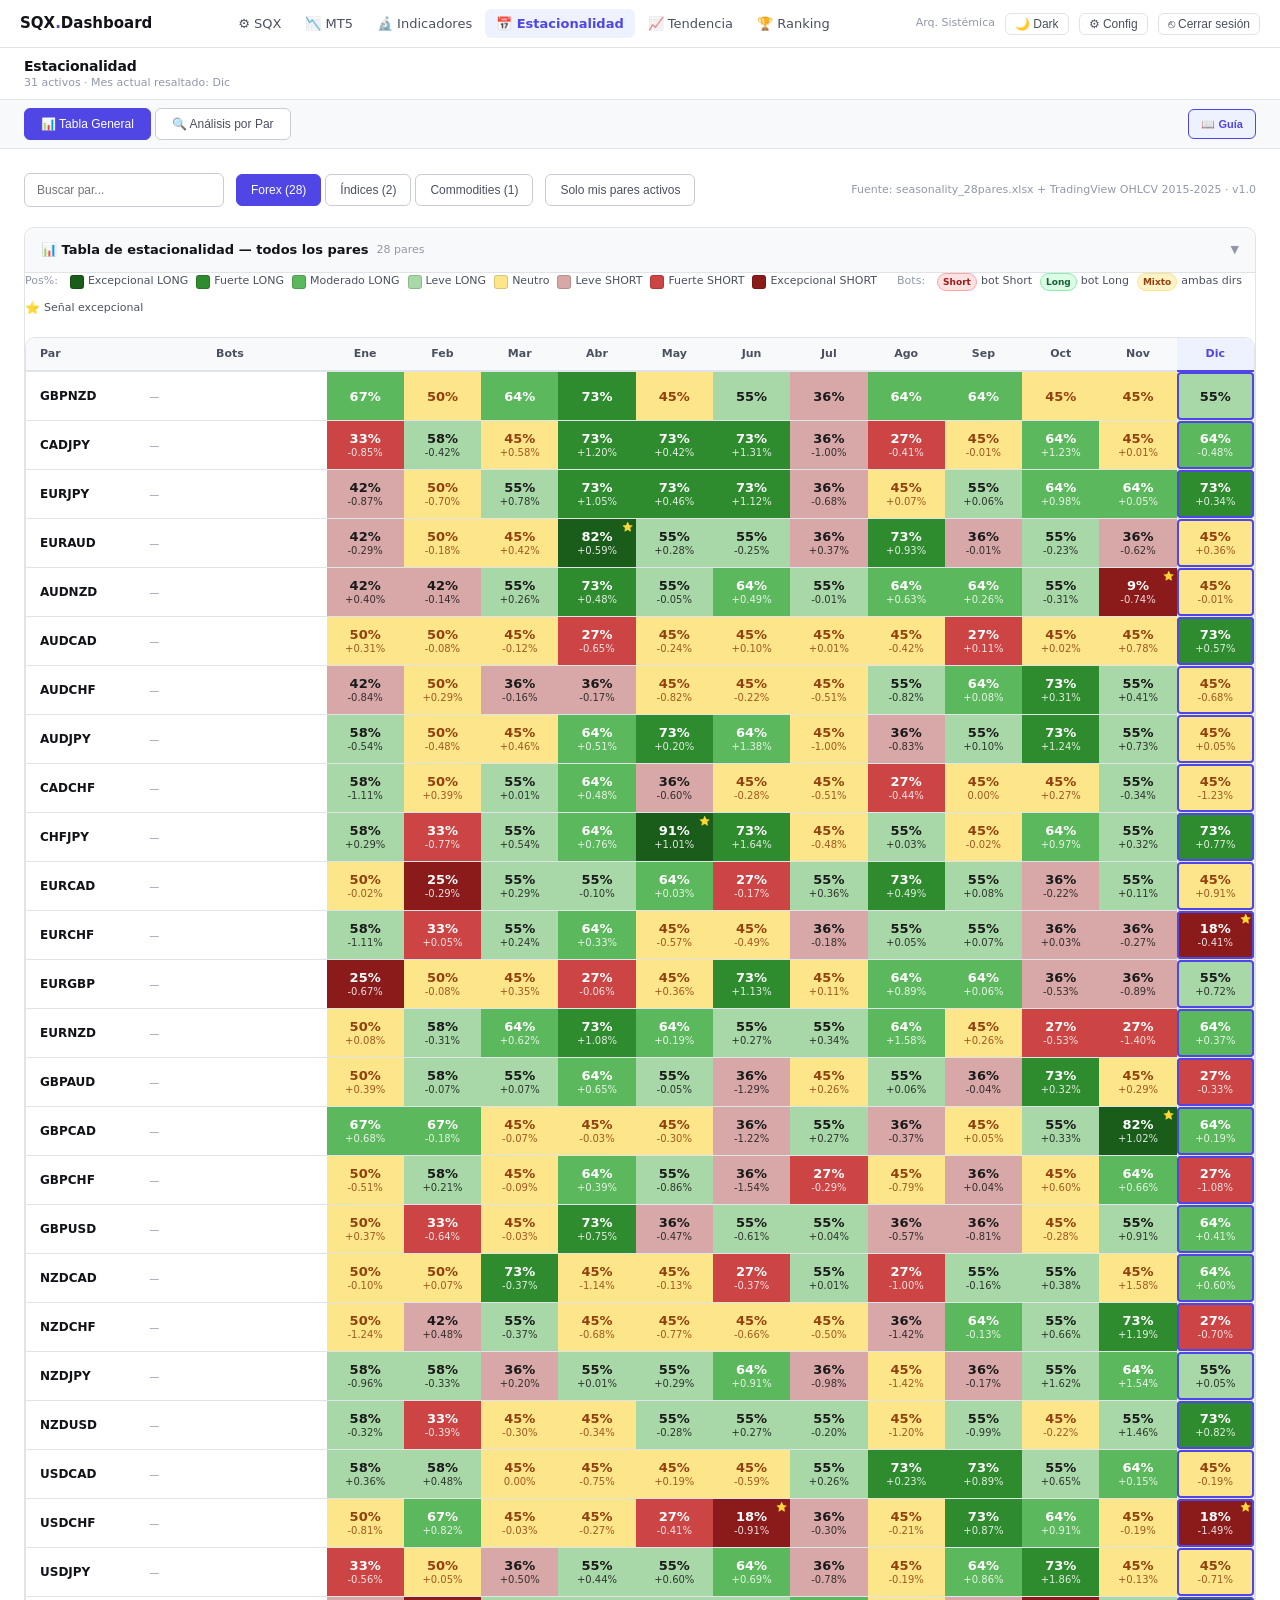
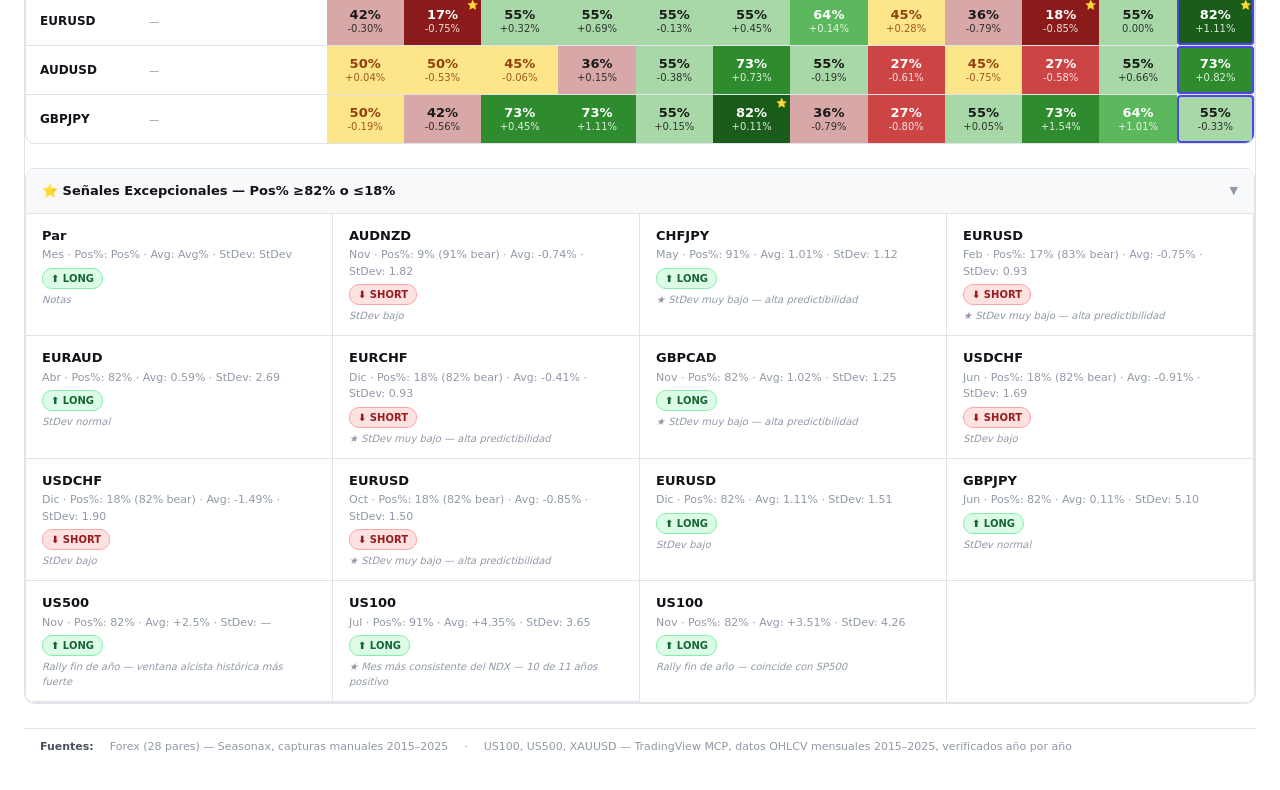
==== commit 250f869a: "estacionalidad: agrega US100, US500 y XAUUSD — renombra claves JSON, genera sucesion JSONs, actualiz" ====
--- a/estacionalidad.html
+++ b/estacionalidad.html
@@ -268,6 +268,114 @@
   <button onclick="openGuia()" style="margin-left:auto;border:1px solid var(--accent);color:var(--accent);background:var(--accent-light);height:30px;font-size:11px;border-radius:6px;padding:0 12px;cursor:pointer;font-weight:600;white-space:nowrap">📖 Guía</button>
 </div>
 
+<!-- GUIA MODAL -->
+<div id="guia-modal" style="display:none;position:fixed;inset:0;z-index:1000;background:rgba(0,0,0,0.45);align-items:center;justify-content:center" onclick="if(event.target===this)closeGuia()">
+  <div style="background:var(--bg);border-radius:12px;max-width:900px;width:94%;max-height:85vh;overflow-y:auto;padding:28px;position:relative">
+    <button onclick="closeGuia()" style="position:absolute;top:12px;right:14px;background:none;border:none;font-size:20px;cursor:pointer;color:var(--text2);line-height:1" title="Cerrar">×</button>
+    <div style="font-weight:700;font-size:15px;margin-bottom:18px;color:var(--text)">📖 Guía de lectura — High/Close &gt; prev · Pos% y Avg%</div>
+    <div class="guide-cols">
+      <!-- Columna izquierda: tabla High/Close -->
+      <div>
+        <div class="guide-col-title">¿El mes superó al anterior?</div>
+        <table class="guide-table">
+          <thead>
+            <tr>
+              <th>Situación</th>
+              <th>High &gt; prev</th>
+              <th>Close &gt; prev</th>
+              <th>Qué significa</th>
+            </tr>
+          </thead>
+          <tbody>
+            <tr>
+              <td>✅ ✅</td>
+              <td>Sí</td>
+              <td>Sí</td>
+              <td>Mes alcista claro — subió y sostuvo</td>
+            </tr>
+            <tr>
+              <td>✅ ❌</td>
+              <td>Sí</td>
+              <td>No</td>
+              <td>Subió pero no lo sostuvo — mecha larga, rechazo</td>
+            </tr>
+            <tr>
+              <td>❌ ✅</td>
+              <td>No</td>
+              <td>Sí</td>
+              <td>No hizo nuevos máximos pero cerró fuerte desde abajo</td>
+            </tr>
+            <tr>
+              <td>❌ ❌</td>
+              <td>No</td>
+              <td>No</td>
+              <td>Mes bajista completo</td>
+            </tr>
+          </tbody>
+        </table>
+        <p style="font-size:11px;color:var(--text3);font-style:italic;margin:10px 0 0">El Close &gt; prev es la señal más valiosa: mide si el mercado sostuvo el movimiento hasta el último día del mes.</p>
+      </div>
+      <!-- Columna derecha: grid Pos%/Avg% -->
+      <div>
+        <div class="guide-col-title">¿Cómo leer Pos% y Avg% juntos?</div>
+        <div class="guide-grid">
+          <div class="guide-item">
+            <div class="guide-badges">
+              <span class="guide-badge long">Pos% alto</span>
+              <span class="guide-badge long">Avg% alto</span>
+            </div>
+            <div>
+              <div class="guide-item-title">Señal limpia y potente</div>
+              <div class="guide-item-desc">Gana seguido y cuando gana, gana bien.</div>
+              <div class="guide-item-example" style="color:#166534">▲ Long: Nov→Dic EURUSD: 82% · Avg +1.8%</div>
+              <div class="guide-item-example" style="color:#991b1b">▼ Short: Jul→Ago GBPJPY: 27% · Avg -0.80%</div>
+            </div>
+          </div>
+          <div class="guide-item">
+            <div class="guide-badges">
+              <span class="guide-badge long">Pos% alto</span>
+              <span class="guide-badge short">Avg% bajo</span>
+            </div>
+            <div>
+              <div class="guide-item-title">Gana seguido pero poco</div>
+              <div class="guide-item-desc">Cuidado con outlier bajista que aplasta el promedio.</div>
+              <div class="guide-item-example" style="color:#166534">▲ Long: Jun GBPJPY: 82% · Avg +0.11% (StDev 5.10)</div>
+              <div class="guide-item-example" style="color:#991b1b">▼ Short: Ago GBPJPY: 27% · Avg -0.80% (StDev alto)</div>
+            </div>
+          </div>
+          <div class="guide-item">
+            <div class="guide-badges">
+              <span class="guide-badge short">Pos% bajo</span>
+              <span class="guide-badge long">Avg% alto</span>
+            </div>
+            <div>
+              <div class="guide-item-title">Raramente gana pero pega fuerte</div>
+              <div class="guide-item-desc">Alta dispersión, movimiento grande cuando acierta.</div>
+              <div class="guide-item-example" style="color:#166534">▲ Long: Oct EURUSD: 18% → Avg -1.5% cuando falla, +2.3% cuando acierta</div>
+              <div class="guide-item-example" style="color:#991b1b">▼ Short: Sep→Oct EURUSD: 18% · en 9 de 11 años octubre bajó</div>
+            </div>
+          </div>
+          <div class="guide-item">
+            <div class="guide-badges">
+              <span class="guide-badge short">Pos% bajo</span>
+              <span class="guide-badge short">Avg% bajo</span>
+            </div>
+            <div>
+              <div class="guide-item-title">Evitar</div>
+              <div class="guide-item-desc">Baja frecuencia y retorno promedio negativo. Sin ventaja histórica.</div>
+              <div class="guide-item-example" style="color:#166534">▲ Long: Feb EURUSD: 17% · Avg -0.56%</div>
+              <div class="guide-item-example" style="color:#991b1b">▼ Short: Ene GBPJPY: 50% · Avg -0.19% — sin ventaja direccional</div>
+            </div>
+          </div>
+        </div>
+      </div>
+    </div>
+    <div style="text-align:right;margin-top:20px">
+      <button onclick="closeGuia()" style="background:var(--accent);color:#fff;height:34px;padding:0 20px;border:none;border-radius:6px;font-size:13px;font-weight:600;cursor:pointer">OK</button>
+    </div>
+  </div>
+</div>
+
 <!-- PAGE -->
 <div class="page-wrap">
 <div id="tab-general">
@@ -311,120 +419,12 @@
     </div>
   </div>
 
-  <!-- GUIA MODAL -->
-  <div id="guia-modal" style="display:none;position:fixed;inset:0;z-index:1000;background:rgba(0,0,0,0.45);align-items:center;justify-content:center" onclick="if(event.target===this)closeGuia()">
-    <div style="background:var(--bg);border-radius:12px;max-width:900px;width:94%;max-height:85vh;overflow-y:auto;padding:28px;position:relative">
-      <button onclick="closeGuia()" style="position:absolute;top:12px;right:14px;background:none;border:none;font-size:20px;cursor:pointer;color:var(--text2);line-height:1" title="Cerrar">×</button>
-      <div style="font-weight:700;font-size:15px;margin-bottom:18px;color:var(--text)">📖 Guía de lectura — High/Close &gt; prev · Pos% y Avg%</div>
-      <div class="guide-cols">
-        <!-- Columna izquierda: tabla High/Close -->
-        <div>
-          <div class="guide-col-title">¿El mes superó al anterior?</div>
-          <table class="guide-table">
-            <thead>
-              <tr>
-                <th>Situación</th>
-                <th>High &gt; prev</th>
-                <th>Close &gt; prev</th>
-                <th>Qué significa</th>
-              </tr>
-            </thead>
-            <tbody>
-              <tr>
-                <td>✅ ✅</td>
-                <td>Sí</td>
-                <td>Sí</td>
-                <td>Mes alcista claro — subió y sostuvo</td>
-              </tr>
-              <tr>
-                <td>✅ ❌</td>
-                <td>Sí</td>
-                <td>No</td>
-                <td>Subió pero no lo sostuvo — mecha larga, rechazo</td>
-              </tr>
-              <tr>
-                <td>❌ ✅</td>
-                <td>No</td>
-                <td>Sí</td>
-                <td>No hizo nuevos máximos pero cerró fuerte desde abajo</td>
-              </tr>
-              <tr>
-                <td>❌ ❌</td>
-                <td>No</td>
-                <td>No</td>
-                <td>Mes bajista completo</td>
-              </tr>
-            </tbody>
-          </table>
-          <p style="font-size:11px;color:var(--text3);font-style:italic;margin:10px 0 0">El Close &gt; prev es la señal más valiosa: mide si el mercado sostuvo el movimiento hasta el último día del mes.</p>
-        </div>
-        <!-- Columna derecha: grid Pos%/Avg% -->
-        <div>
-          <div class="guide-col-title">¿Cómo leer Pos% y Avg% juntos?</div>
-          <div class="guide-grid">
-            <div class="guide-item">
-              <div class="guide-badges">
-                <span class="guide-badge long">Pos% alto</span>
-                <span class="guide-badge long">Avg% alto</span>
-              </div>
-              <div>
-                <div class="guide-item-title">Señal limpia y potente</div>
-                <div class="guide-item-desc">Gana seguido y cuando gana, gana bien.</div>
-                <div class="guide-item-example" style="color:#166534">▲ Long: Nov→Dic EURUSD: 82% · Avg +1.8%</div>
-                <div class="guide-item-example" style="color:#991b1b">▼ Short: Jul→Ago GBPJPY: 27% · Avg -0.80%</div>
-              </div>
-            </div>
-            <div class="guide-item">
-              <div class="guide-badges">
-                <span class="guide-badge long">Pos% alto</span>
-                <span class="guide-badge short">Avg% bajo</span>
-              </div>
-              <div>
-                <div class="guide-item-title">Gana seguido pero poco</div>
-                <div class="guide-item-desc">Cuidado con outlier bajista que aplasta el promedio.</div>
-                <div class="guide-item-example" style="color:#166534">▲ Long: Jun GBPJPY: 82% · Avg +0.11% (StDev 5.10)</div>
-                <div class="guide-item-example" style="color:#991b1b">▼ Short: Ago GBPJPY: 27% · Avg -0.80% (StDev alto)</div>
-              </div>
-            </div>
-            <div class="guide-item">
-              <div class="guide-badges">
-                <span class="guide-badge short">Pos% bajo</span>
-                <span class="guide-badge long">Avg% alto</span>
-              </div>
-              <div>
-                <div class="guide-item-title">Raramente gana pero pega fuerte</div>
-                <div class="guide-item-desc">Alta dispersión, movimiento grande cuando acierta.</div>
-                <div class="guide-item-example" style="color:#166534">▲ Long: Oct EURUSD: 18% → Avg -1.5% cuando falla, +2.3% cuando acierta</div>
-                <div class="guide-item-example" style="color:#991b1b">▼ Short: Sep→Oct EURUSD: 18% · en 9 de 11 años octubre bajó</div>
-              </div>
-            </div>
-            <div class="guide-item">
-              <div class="guide-badges">
-                <span class="guide-badge short">Pos% bajo</span>
-                <span class="guide-badge short">Avg% bajo</span>
-              </div>
-              <div>
-                <div class="guide-item-title">Evitar</div>
-                <div class="guide-item-desc">Baja frecuencia y retorno promedio negativo. Sin ventaja histórica.</div>
-                <div class="guide-item-example" style="color:#166534">▲ Long: Feb EURUSD: 17% · Avg -0.56%</div>
-                <div class="guide-item-example" style="color:#991b1b">▼ Short: Ene GBPJPY: 50% · Avg -0.19% — sin ventaja direccional</div>
-              </div>
-            </div>
-          </div>
-        </div>
-      </div>
-      <div style="text-align:right;margin-top:20px">
-        <button onclick="closeGuia()" style="background:var(--accent);color:#fff;height:34px;padding:0 20px;border:none;border-radius:6px;font-size:13px;font-weight:600;cursor:pointer">OK</button>
-      </div>
-    </div>
-  </div>
-
   <!-- FOOTER FUENTES -->
   <div style="margin-top:24px;padding:10px 16px;border-top:1px solid var(--border);display:flex;flex-wrap:wrap;gap:16px;font-size:11px;color:var(--text3);">
     <span><strong style="color:var(--text2)">Fuentes:</strong></span>
-    <span>Forex 28 pares &amp; SP500 — Seasonax (capturas manuales, 10 años)</span>
+    <span>Forex (28 pares) — Seasonax, capturas manuales 2015–2025</span>
     <span>·</span>
-    <span>XAUUSD &amp; NASDAQ — Indicador TV "Seasonality (Prev Month Close Expected)", 2015–2025 (11 años), verificado año por año</span>
+    <span>US100, US500, XAUUSD — TradingView MCP, datos OHLCV mensuales 2015–2025, verificados año por año</span>
   </div>
 
 </div><!-- end tab-general -->
@@ -553,14 +553,14 @@
   if (!Array.isArray(db)) return;
 
   const SYMBOL_MAP = {
-    'USA500IDXUSD': 'SP500',
-    'US500': 'SP500',
-    'SPX500': 'SP500',
-    'SP500': 'SP500',
-    'NAS100': 'NASDAQ',
-    'NASDAQ': 'NASDAQ',
-    'US100': 'NASDAQ',
-    'USTEC': 'NASDAQ',
+    'USA500IDXUSD': 'US500',
+    'US500': 'US500',
+    'SPX500': 'US500',
+    'SP500': 'US500',
+    'NAS100': 'US100',
+    'NASDAQ': 'US100',
+    'US100': 'US100',
+    'USTEC': 'US100',
     'XAUUSD': 'XAUUSD',
     'GOLD': 'XAUUSD',
   };
@@ -871,7 +871,8 @@
   'CADCHF','CADJPY','CHFJPY','EURAUD','EURCAD','EURCHF',
   'EURGBP','EURJPY','EURNZD','EURUSD','GBPAUD','GBPCAD',
   'GBPCHF','GBPJPY','GBPNZD','GBPUSD','NZDCAD','NZDCHF',
-  'NZDJPY','NZDUSD','USDCAD','USDCHF','USDJPY'];
+  'NZDJPY','NZDUSD','USDCAD','USDCHF','USDJPY',
+  'US100','US500','XAUUSD'];
 
 function switchInnerTab(tab) {
   document.getElementById('tab-general').style.display = tab === 'general' ? 'block' : 'none';
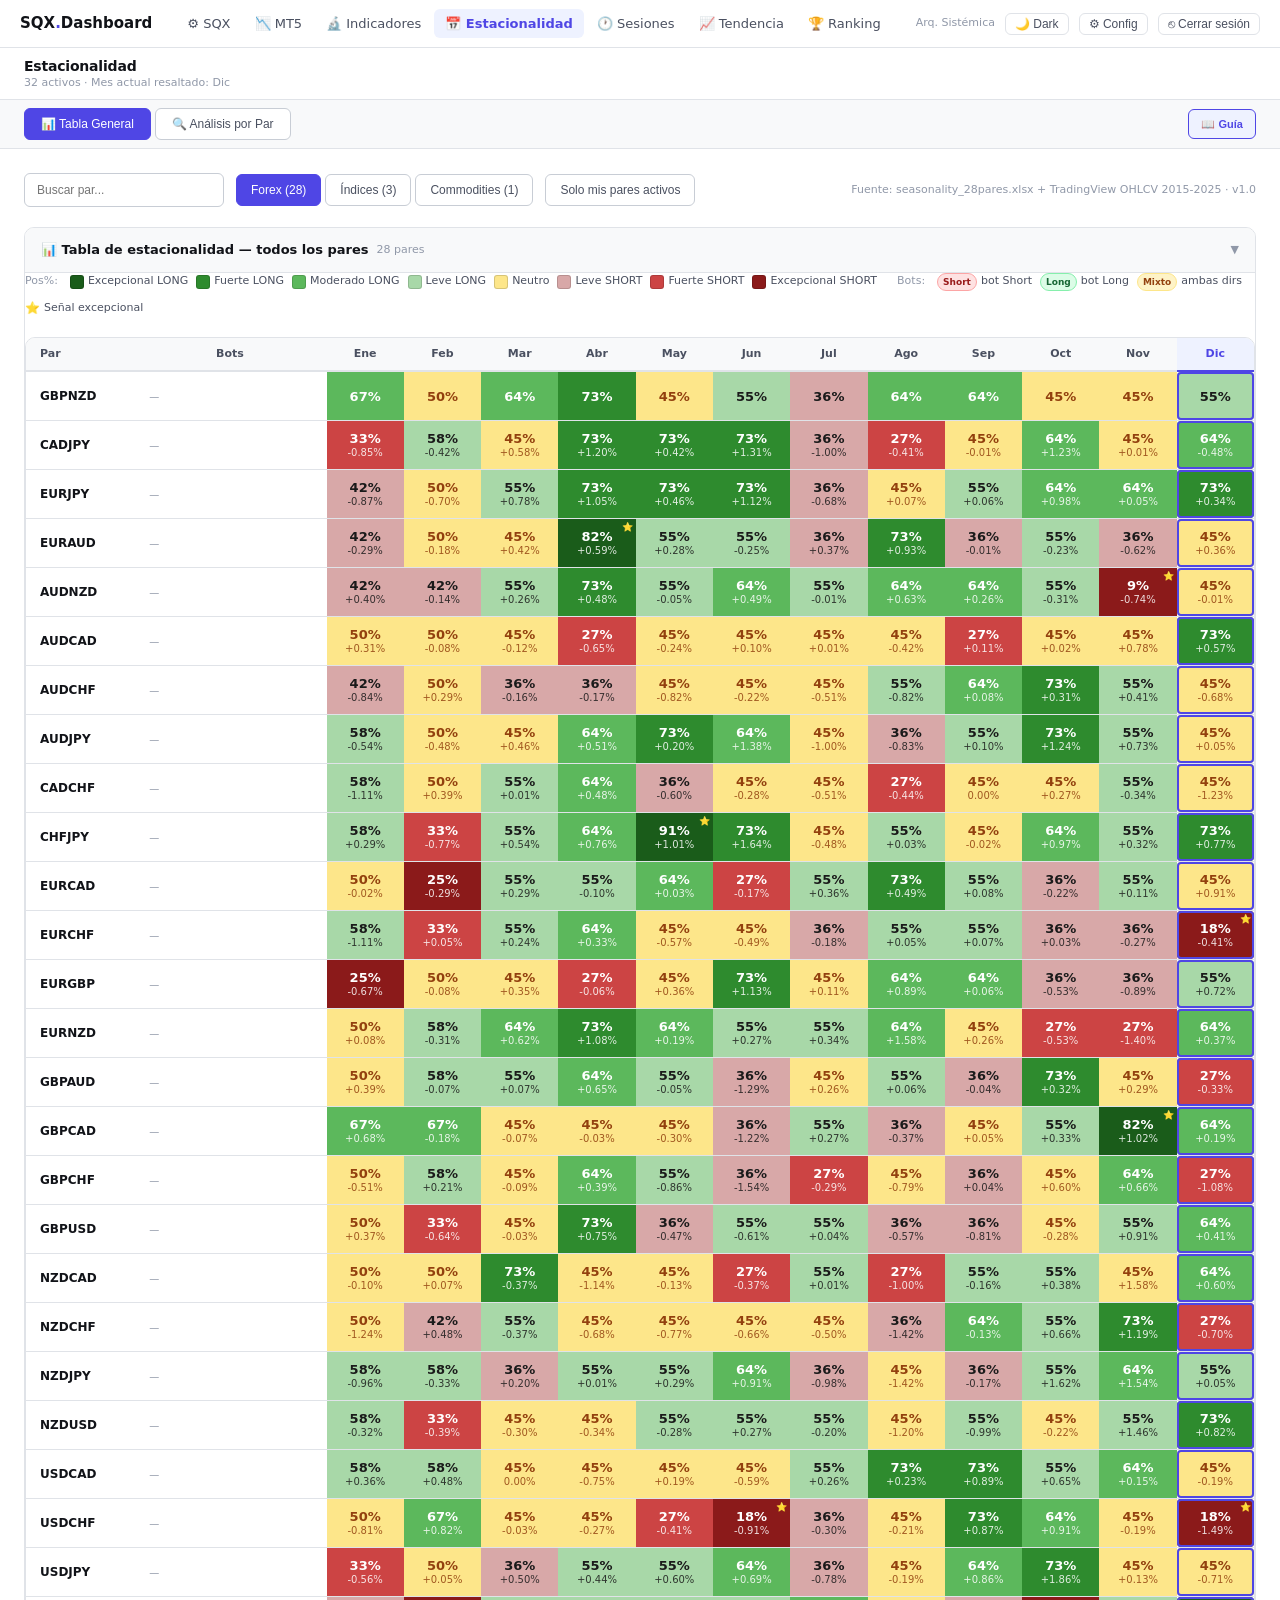
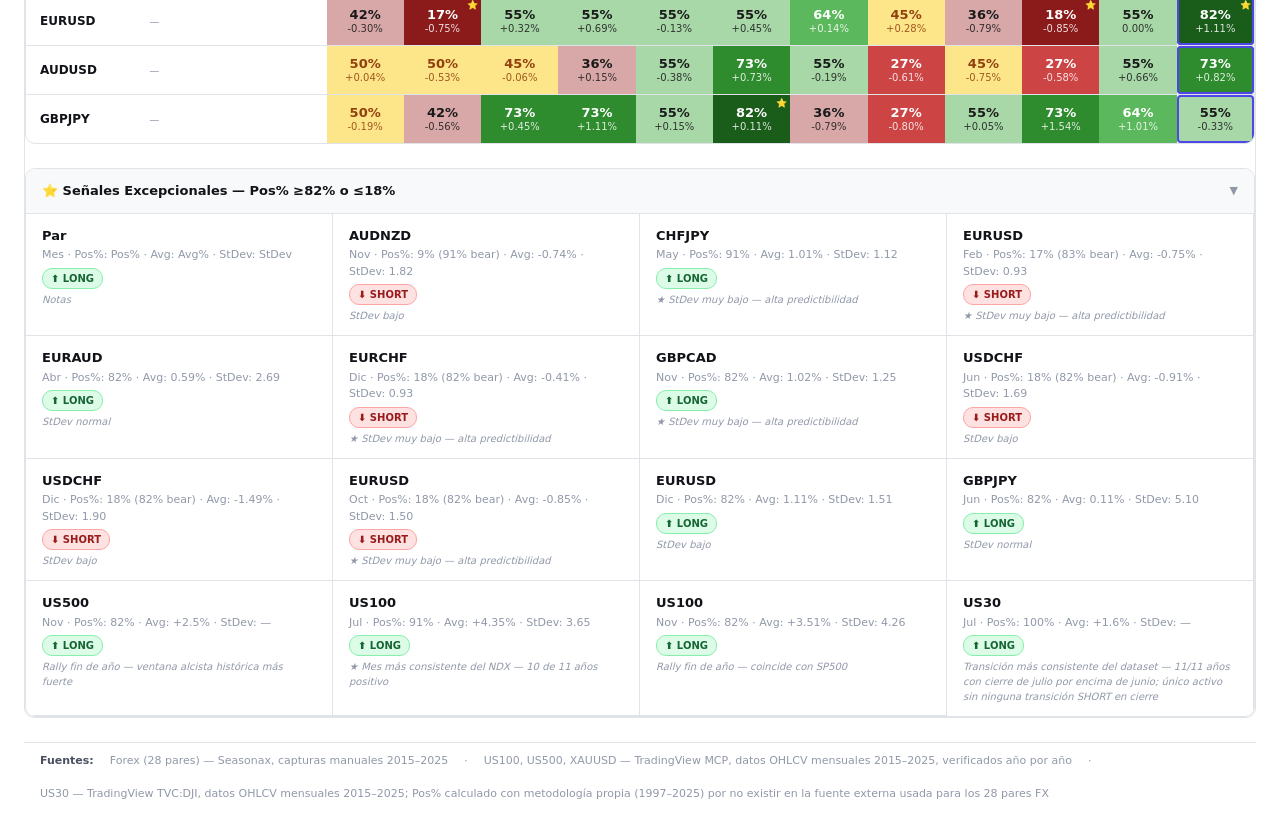
==== commit d9781d54: "Agregar Dow Jones (US30) como nuevo activo en estacionalidad — datos 2015-2025, alias WS30 para P&L " ====
--- a/estacionalidad.html
+++ b/estacionalidad.html
@@ -425,6 +425,8 @@
     <span>Forex (28 pares) — Seasonax, capturas manuales 2015–2025</span>
     <span>·</span>
     <span>US100, US500, XAUUSD — TradingView MCP, datos OHLCV mensuales 2015–2025, verificados año por año</span>
+    <span>·</span>
+    <span>US30 — TradingView TVC:DJI, datos OHLCV mensuales 2015–2025; Pos% calculado con metodología propia (1997–2025) por no existir en la fuente externa usada para los 28 pares FX</span>
   </div>
 
 </div><!-- end tab-general -->
@@ -557,12 +559,23 @@
     'US500': 'US500',
     'SPX500': 'US500',
     'SP500': 'US500',
+    'USATECHIDXUSD': 'US100',
     'NAS100': 'US100',
     'NASDAQ': 'US100',
+    'NASDAQ100': 'US100',
     'US100': 'US100',
     'USTEC': 'US100',
+    'NDX': 'US100',
     'XAUUSD': 'XAUUSD',
     'GOLD': 'XAUUSD',
+    'XAU': 'XAUUSD',
+    'US30': 'US30',
+    'WS30': 'US30',
+    'DJ30': 'US30',
+    'DJI': 'US30',
+    'DOW': 'US30',
+    'DOWJONES': 'US30',
+    'USA30IDXUSD': 'US30',
   };
 
   db.forEach(bot => {
@@ -872,7 +885,7 @@
   'EURGBP','EURJPY','EURNZD','EURUSD','GBPAUD','GBPCAD',
   'GBPCHF','GBPJPY','GBPNZD','GBPUSD','NZDCAD','NZDCHF',
   'NZDJPY','NZDUSD','USDCAD','USDCHF','USDJPY',
-  'US100','US500','XAUUSD'];
+  'US100','US500','XAUUSD','US30'];
 
 function switchInnerTab(tab) {
   document.getElementById('tab-general').style.display = tab === 'general' ? 'block' : 'none';
@@ -1280,6 +1293,22 @@
   };
 }
 
+// Aliases broker → canónico inverso: para cada clave del dropdown, qué buscar en Supabase
+const _LIVE_ALIASES = {
+  'US100':  ['US100','NAS100','USTEC','NASDAQ','NDX','USATECHIDXUSD','USA100IDXUSD','NASDAQ100','NAS100m','US100m'],
+  'US500':  ['US500','SP500','USA500IDXUSD','SPX500','US500m'],
+  'XAUUSD': ['XAUUSD','GOLD','XAU'],
+  'US30':   ['US30','WS30','DJ30','DJI','DOW','USA30IDXUSD','WS30m','US30m'],
+};
+// Construye parámetro PostgREST: si hay aliases usa or=(...), si no usa ilike simple
+function _liveSymFilter(sym) {
+  const aliases = _LIVE_ALIASES[sym];
+  if (aliases && aliases.length > 1) {
+    return 'or=(' + aliases.map(function(a) { return 'symbol.ilike.' + a + '*'; }).join(',') + ')';
+  }
+  return 'symbol=ilike.' + sym + '*';
+}
+
 // ── LIVE LOAD ──
 async function loadParLive(symbol) {
   ['live-pnl','equity','alineacion','trades'].forEach(function(p) {
@@ -1318,9 +1347,9 @@
   const hdrs = { 'apikey': SUPABASE_KEY, 'Authorization': 'Bearer ' + token };
 
   const [botsRes, tradesRes] = await Promise.allSettled([
-    fetch(SUPABASE_URL + '/rest/v1/bots?symbol=ilike.' + symbol + '*&select=*', { headers: hdrs }),
-    fetch(SUPABASE_URL + '/rest/v1/trades?symbol=ilike.' + symbol +
-          '*&close_time=gte.2026-01-01T00:00:00&select=*&order=close_time.asc&limit=5000',
+    fetch(SUPABASE_URL + '/rest/v1/bots?' + _liveSymFilter(symbol) + '&select=*', { headers: hdrs }),
+    fetch(SUPABASE_URL + '/rest/v1/trades?' + _liveSymFilter(symbol) +
+          '&close_time=gte.2026-01-01T00:00:00&select=*&order=close_time.asc&limit=5000',
           { headers: hdrs })
   ]);
 
@@ -1330,6 +1359,7 @@
     rawBots = await botsRes.value.json();
   else
     console.warn('loadParLive: error cargando bots', botsRes);
+  console.log('[loadParLive] ' + symbol + ' → ' + rawBots.length + ' bots | URL:', '/rest/v1/bots?' + _liveSymFilter(symbol) + '&select=* | symbols:', rawBots.map(function(b){return (b.data||b).symbol;}));
 
   if (tradesRes.status === 'fulfilled' && tradesRes.value.ok)
     trades = await tradesRes.value.json();
